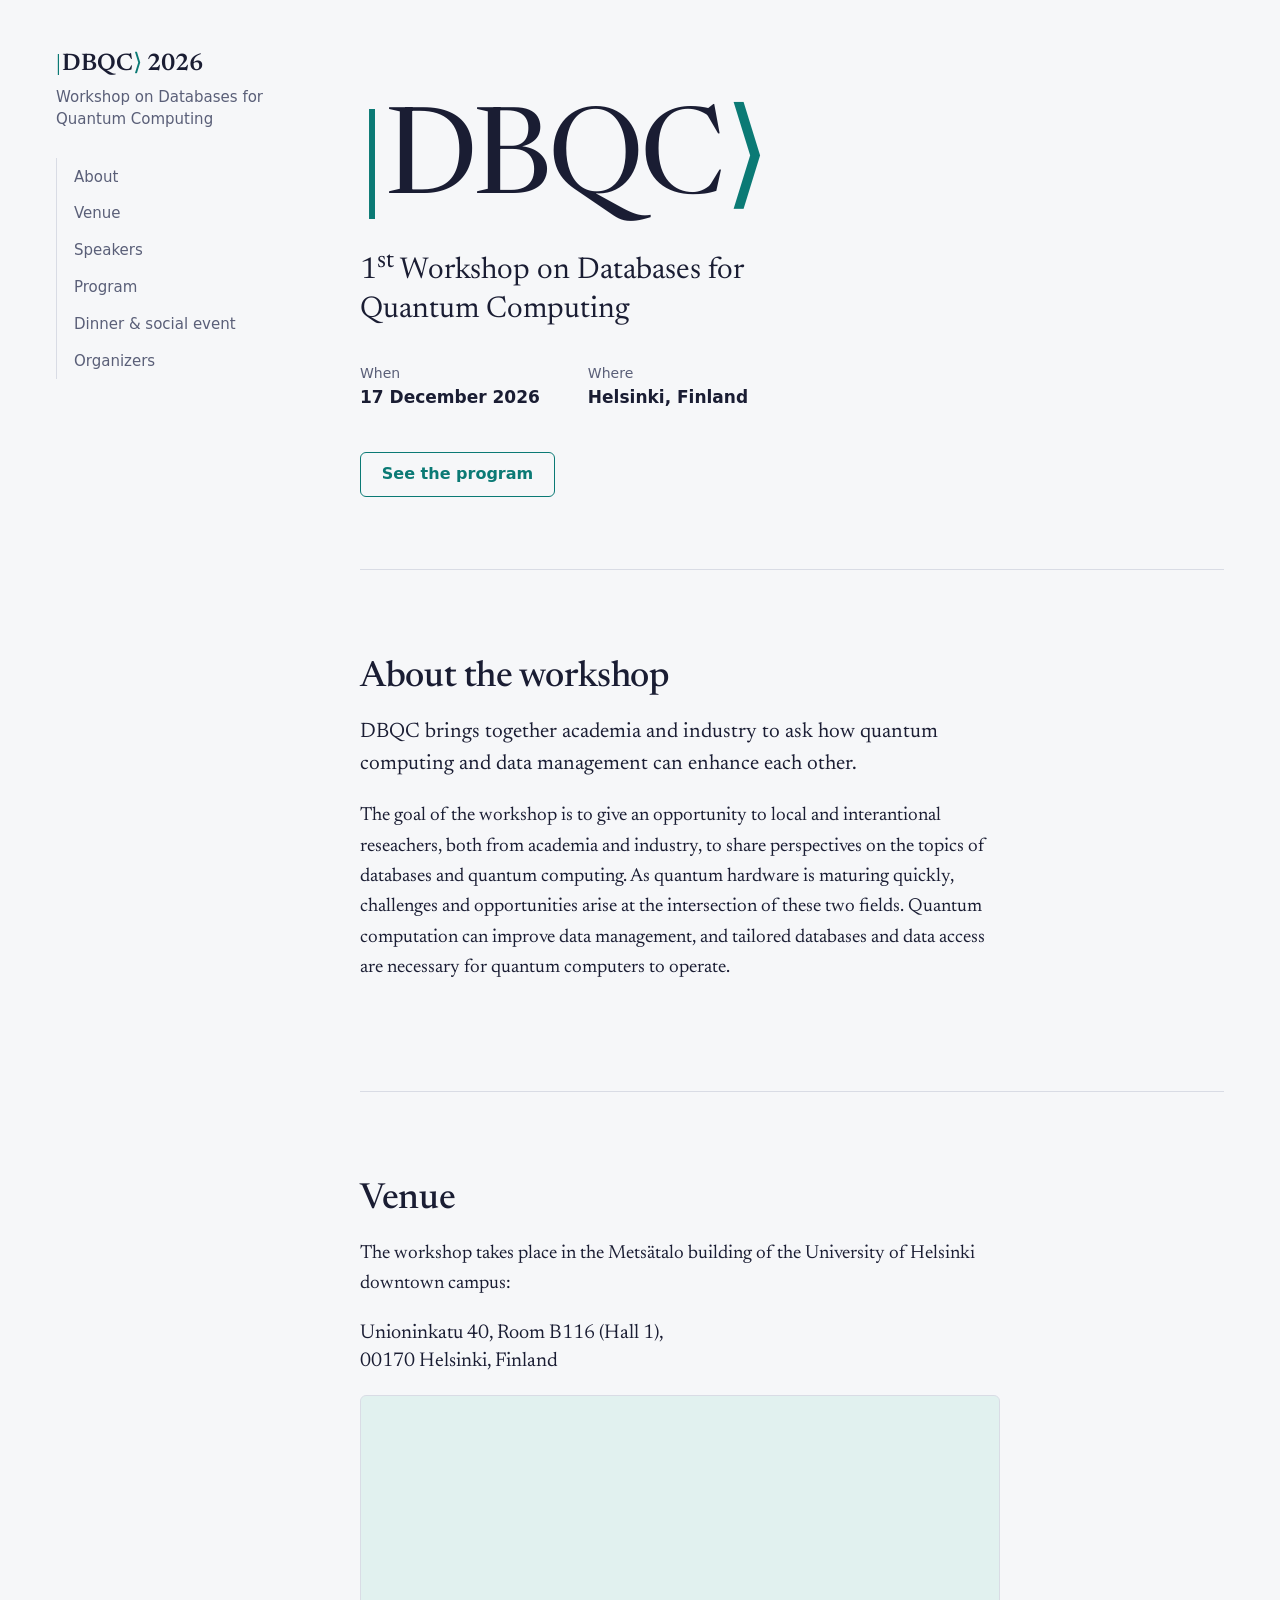
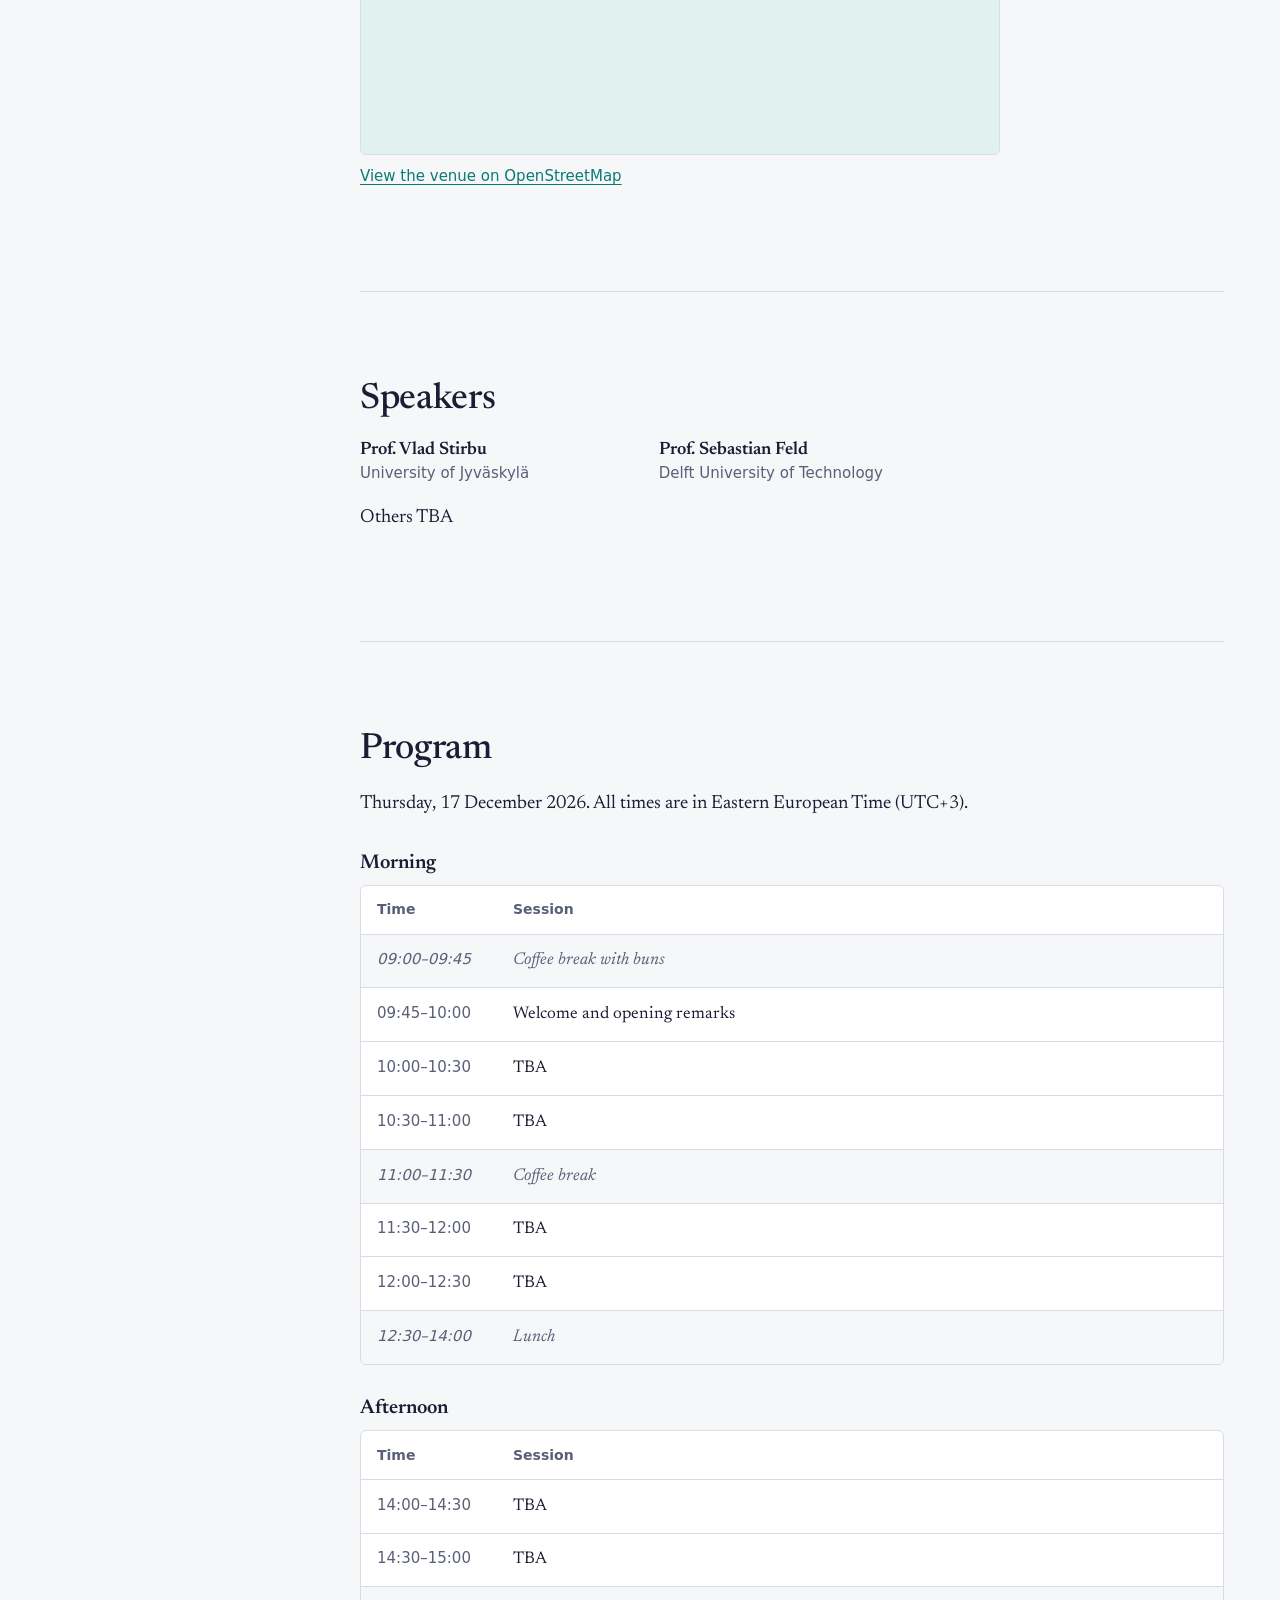
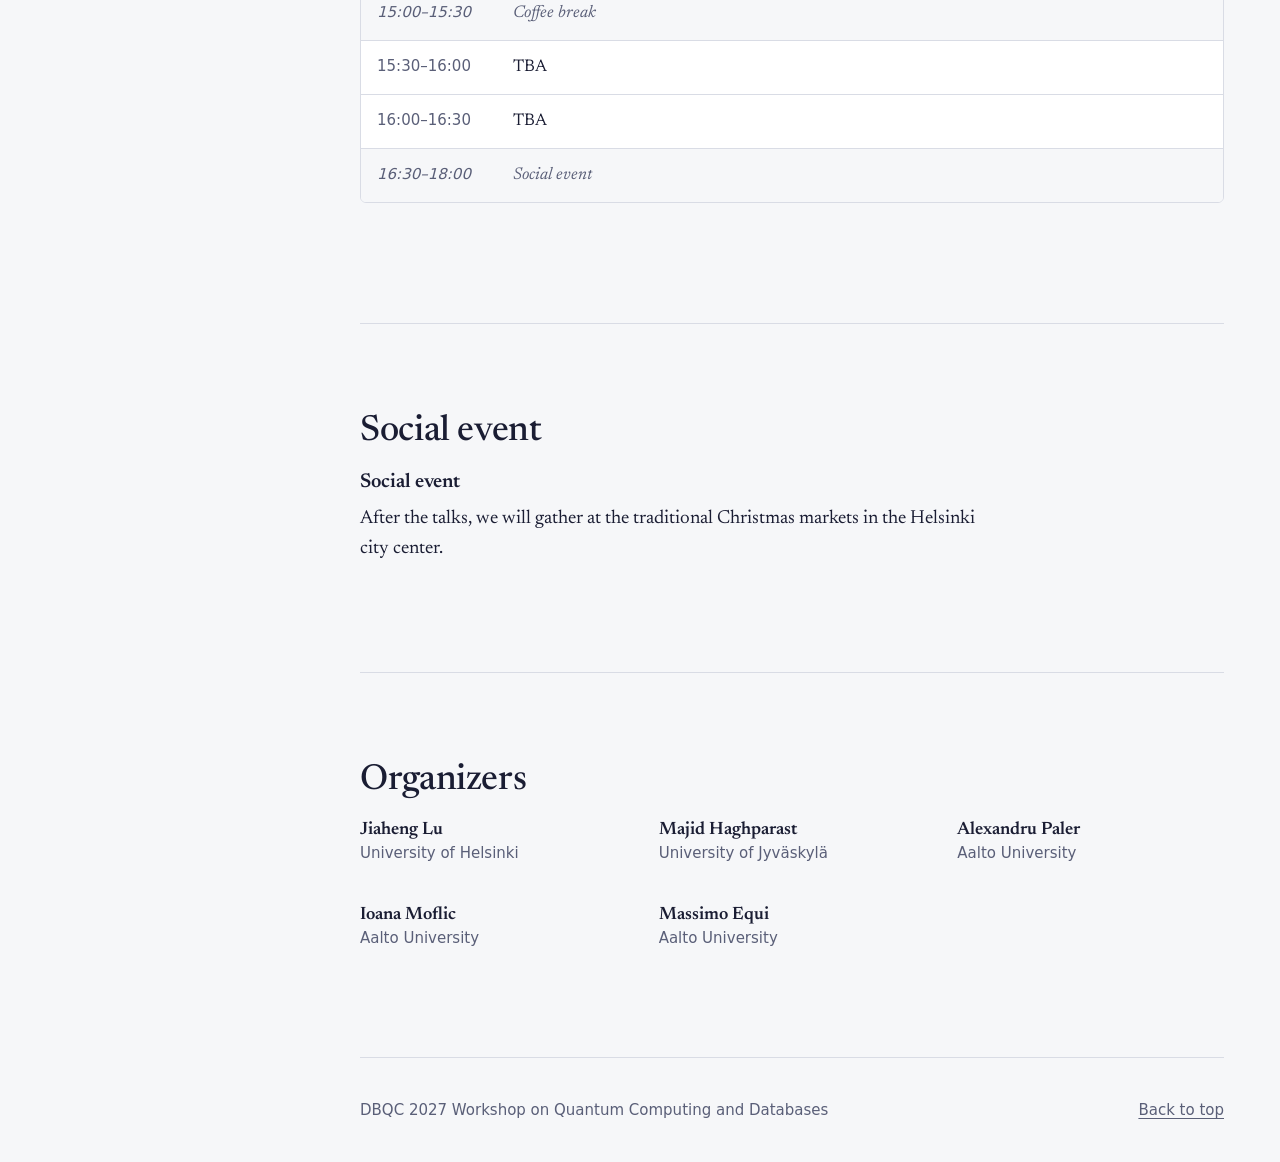
==== index.html @ d5fa5a9d "removed placeholder index file" ====
<!DOCTYPE html>
<html lang="en">
<head>
  <meta charset="utf-8">
  <meta name="viewport" content="width=device-width, initial-scale=1">
  <title>DBQC 2027 · Workshop on Databases for Quantum Computing</title>
  <meta name="description" content="A one-day workshop on data management and databases for quantum computing.">

  <!-- Font (optional). Remove these three lines to use Georgia instead. -->
  <link rel="preconnect" href="https://fonts.googleapis.com">
  <link rel="preconnect" href="https://fonts.gstatic.com" crossorigin>
  <link href="https://fonts.googleapis.com/css2?family=Newsreader:ital,opsz,wght@0,6..72,400..600;1,6..72,400..600&display=swap" rel="stylesheet">

  <link rel="stylesheet" href="style.css">
</head>
<body>

  <a class="skip-link" href="#main">Skip to content</a>

  <!-- ============ TWO-COLUMN LAYOUT ============
       Left column: the sidebar (stays in view while scrolling).
       Right column: the page content.
       On phones the sidebar turns into a bar at the top. -->
  <div class="layout container">

    <!-- ============ SIDEBAR ============
         Each link points to a section id further down the page. -->
    <aside class="sidebar">
      <a class="brand" href="#top"><span class="ket">DBQC</span> 2026</a>
      <p class="sidebar-tagline">Workshop on Databases for Quantum Computing</p>

      <nav class="site-nav" aria-label="Main">
        <ul>
          <li><a href="#about">About</a></li>
          <li><a href="#venue">Venue</a></li>
          <li><a href="#speakers">Speakers</a></li>
          <li><a href="#program">Program</a></li>
          <li><a href="#dinner">Dinner &amp; social event</a></li>
          <li><a href="#organizers">Organizers</a></li>
        </ul>
      </nav>

      <!-- Hidden on phones, where the same button is in the header -->
      <div class="sidebar-extra">
        <!-- <p>Registration closes<br><strong>17 December 2027</strong></p>
        <a class="button" href="">Register</a> -->
      </div>
    </aside>

    <div class="content">

      <!-- ============ HERO ============ -->
      <header class="hero" id="top">
        <!-- <p class="hero-context">A one-day workshop at [Host Conference] 2026</p> -->
        <h1><span class="ket">DBQC</span></h1>
        <p class="hero-title">1<sup>st</sup> Workshop on Databases for Quantum Computing</p>

        <dl class="hero-facts">
          <div><dt>When</dt><dd>17 December 2026</dd></div>
          <div><dt>Where</dt><dd>Helsinki, Finland</dd></div>
          <!-- <div><dt>Format</dt><dd>In person</dd></div> -->
        </dl>

        <div class="actions">
          <!-- <a class="button" href="">Register</a> -->
          <a class="button outline" href="#program">See the program</a>
        </div>
      </header>

      <main id="main">

        <!-- ============ ABOUT ============ -->
        <section id="about">
          <h2>About the workshop</h2>
          <p class="lead">DBQC brings together academia and industry to ask how quantum computing and data management can enhance each other.</p>

          <p>
            The goal of the workshop is to give an opportunity to local and interantional reseachers, both from academia and industry, to share perspectives on the topics of databases and quantum computing. As quantum hardware is maturing quickly, challenges and opportunities arise at the intersection of these two fields. Quantum computation can improve data management, and tailored databases and data access are necessary for quantum computers to operate.
          </p>
        </section>

        <!-- ============ VENUE ============ -->
        <section id="venue">
          <h2>Venue</h2>
          <p>The workshop takes place in the Metsätalo building of the University of Helsinki downtown campus:</p>
          <p class="address">
            Unioninkatu 40, Room B116 (Hall 1),
            <br>00170 Helsinki, Finland
          </p>

          <!-- MAP FROM OPENSTREETMAP
               To change it: open openstreetmap.org, find your venue, click
               "Share", choose "HTML", tick "Include marker", and copy the
               src="…" address into the iframe below. Update the link too. -->

          <div class="map">
            <iframe width="425" height="350" src="https://www.openstreetmap.org/export/embed?bbox=24.946509897708896%2C60.17180085492268%2C24.951767027378086%2C60.17346847935872&amp;layer=mapnik&amp;marker=60.1726346777228%2C24.949138462543488" loading="lazy"></iframe>
          </div>
          <p class="map-link">
            <a href="https://www.openstreetmap.org/?mlat=60.172635&amp;mlon=24.949138#map=19/60.172635/24.949138&amp;layers=N">View the venue on OpenStreetMap</a>
          </p>
          <!-- <h3>Getting there</h3>
          <p>From Helsinki Airport, trains I and P reach the city centre in about 35 minutes. From the central railway station it is a short walk to the venue.</p> -->
        </section>

        <!-- ============ SPEAKERS ============
             Replace the initials with a photo:
             <img class="avatar" src="photos/aino.jpg" alt="">
             Remove <span class="tag">Keynote</span> for regular speakers. -->
        <section id="speakers">
          <h2>Speakers</h2>
          <ul class="people">
            <li class="person">
              <!-- <span class="avatar" aria-hidden="true">NS</span> -->
              <div>
                <h3>Prof. Vlad Stirbu</h3>
                <p>University of Jyväskylä</p>
                <!-- <p class="talk">Talk title</p> -->
              </div>
            </li>
            <li class="person">
              <!-- <span class="avatar" aria-hidden="true">NS</span> -->
              <div>
                <h3>Prof. Sebastian Feld</h3>
                <p>Delft University of Technology</p>
                <!-- <p class="talk">Talk title</p> -->
              </div>
            </li>
          </ul>
          <p>Others TBA</p>
        </section>

        <!-- ============ PROGRAM ============
             Copy a <tr> row to add a session.
             class="break" for breaks, class="keynote" for keynotes. -->
        <section id="program">
          <h2>Program</h2>
          <p>Thursday, 17 December 2026. All times are in Eastern European Time (UTC+3).</p>

          <h3>Morning</h3>
          <div class="table-wrap">
            <table class="schedule">
              <thead>
                <tr>
                  <th scope="col">Time</th>
                  <th scope="col">Session</th>
                </tr>
              </thead>
              <tbody>
                <tr class="break">
                  <td>09:00–09:45</td>
                  <td>Coffee break with buns</td>
                </tr>
                <tr>
                  <td>09:45–10:00</td>
                  <td>Welcome and opening remarks</td>
                </tr>
                <tr>
                  <td>10:00–10:30</td>
                  <td>TBA
                    <!-- <span class="speaker">Name Surname, Institute</span></td> -->
                </tr>
                <tr>
                  <td>10:30–11:00</td>
                  <td>TBA
                    <!-- <span class="speaker">Name Surname, Institute</span></td> -->
                </tr>
                <tr class="break">
                  <td>11:00–11:30</td>
                  <td>Coffee break</td>
                </tr>
                <tr>
                  <td>11:30–12:00</td>
                  <td>TBA
                    <!-- <span class="speaker">Name Surname, Institute</span></td> -->
                </tr>
                <tr>
                  <td>12:00–12:30</td>
                  <td>TBA
                    <!-- <span class="speaker">Name Surname, Institute</span></td> -->
                </tr>
                <tr class="break">
                  <td>12:30–14:00</td>
                  <td>Lunch</td>
                </tr>
              </tbody>
            </table>
          </div>

          <h3>Afternoon</h3>
          <div class="table-wrap">
            <table class="schedule">
              <thead>
                <tr>
                  <th scope="col">Time</th>
                  <th scope="col">Session</th>
                </tr>
              </thead>
              <tbody>
                <tr>
                  <td>14:00–14:30</td>
                  <td>TBA
                    <!-- <span class="speaker">Name Surname, Institute</span></td> -->
                </tr>
                <tr>
                  <td>14:30–15:00</td>
                  <td>TBA
                    <!-- <span class="speaker">Name Surname, Institute</span></td> -->
                </tr>
                <tr class="break">
                  <td>15:00–15:30</td>
                  <td>Coffee break</td>
                </tr>
                <tr>
                  <td>15:30–16:00</td>
                  <td>TBA
                    <!-- <span class="speaker">Name Surname, Institute</span></td> -->
                </tr>
                <tr>
                  <td>16:00–16:30</td>
                  <td>TBA
                    <!-- <span class="speaker">Name Surname, Institute</span></td> -->
                </tr>
                <tr class="break">
                  <td>16:30–18:00</td>
                  <td>Social event</td>
                </tr>
              </tbody>
            </table>
          </div>
        </section>

        <!-- ============ SOCIAL EVENT ============ -->
        <section id="dinner">
          <h2>Social event</h2>

          <h3>Social event</h3>
          <p>
            After the talks, we will gather at the traditional Christmas markets in the Helsinki city center.
          </p>

        </section>

        <!-- ============ ORGANIZERS ============ -->
        <section id="organizers">
          <h2>Organizers</h2>
          <ul class="people">
            <li class="person">
              <div>
                <h3>Jiaheng Lu</h3>
                <p>
                  University of Helsinki
                </p>
              </div>
            </li>
            <li class="person">
              <div>
                <h3>Majid Haghparast</h3>
                <p>
                  University of Jyväskylä
                </p>
              </div>
            </li>
            <li class="person">
              <div>
                <h3>Alexandru Paler</h3>
                <p>
                  Aalto University
                </p>
              </div>
            </li>
            <li class="person">
              <div>
                <h3>Ioana Moflic</h3>
                <p>
                  Aalto University
                </p>
              </div>
            </li>
            <li class="person">
              <div>
                <h3>Massimo Equi</h3>
                <p>
                  Aalto University
                </p>
              </div>
            </li>
          </ul>
          <!-- <p>Questions? Write to <a href="mailto:qdb-workshop@example.org">qdb-workshop@example.org</a>.</p> -->
        </section>

      </main>

      <!-- ============ FOOTER ============ -->
      <footer class="site-footer">
        <p>DBQC 2027 Workshop on Quantum Computing and Databases</p>
        <p><a href="#top">Back to top</a></p>
      </footer>

    </div><!-- /.content -->
  </div><!-- /.layout -->

</body>
</html>
---- style.css ----
/* ==========================================================================
   Workshop template — style.css
   --------------------------------------------------------------------------
   Plain CSS, no framework, no JavaScript.

   HOW TO CUSTOMISE
   Almost everything you might want to change lives in section 1 below:
   colours, fonts, page width and spacing. Change a value there and it
   updates across the whole site.

   CONTENTS
     1. Design tokens (colours, fonts, sizes)
     2. Base elements
     3. Two-column layout
     4. Sidebar and navigation
     5. Hero
     6. Components: ket notation, buttons, notes, info lists, topic columns
     7. Important dates timeline
     8. Programme table
     9. People (speakers, organisers)
    10. Footer
    11. Small screens and print
   ========================================================================== */


/* 1. Design tokens -------------------------------------------------------- */

:root {
  /* Colours */
  --paper:       #F6F7F9;   /* page background */
  --surface:     #FFFFFF;   /* navigation bar, tables */
  --ink:         #1A1D33;   /* main text */
  --muted:       #5A5F78;   /* secondary text */
  --rule:        #D9DCE5;   /* lines and borders */
  --accent:      #0B7A75;   /* links, buttons, ket brackets */
  --accent-soft: #E1F1EF;   /* tinted backgrounds */
  --on-accent:   #FFFFFF;   /* text on filled buttons */

  /* Fonts (Newsreader is loaded in index.html; Georgia is the fallback) */
  --font-text: "Newsreader", Georgia, "Times New Roman", serif;
  --font-ui:   system-ui, -apple-system, "Segoe UI", Roboto, "Helvetica Neue", Arial, sans-serif;
  --font-math: "STIX Two Math", "Cambria Math", "Latin Modern Math", "Segoe UI Symbol", serif;

  /* Layout */
  --page-width:    78rem;   /* maximum width of the whole page */
  --sidebar-width: 15rem;   /* width of the left column */
  --column-gap:    clamp(2.5rem, 5vw, 5rem);  /* space between columns */
  --text-width:    40rem;   /* maximum width of paragraphs */
  --gutter:        clamp(1.25rem, 4vw, 2.5rem);
  --section-space: clamp(3rem, 8vw, 5.5rem);
  --radius:        0.375rem;

  color-scheme: light;
}

/* Dark mode follows the visitor's system setting.
   Delete this whole block if you want the site to stay light. */
@media (prefers-color-scheme: dark) {
  :root {
    --paper:       #121429;
    --surface:     #1A1D38;
    --ink:         #E7E9F2;
    --muted:       #A2A7C0;
    --rule:        #2F3355;
    --accent:      #5CCFC4;
    --accent-soft: #173A43;
    --on-accent:   #0E1B22;
    color-scheme: dark;
  }
}


/* 2. Base elements -------------------------------------------------------- */

*, *::before, *::after { box-sizing: border-box; }

html {
  scroll-padding-top: 2rem;            /* breathing room above linked headings */
  -webkit-text-size-adjust: 100%;
}

@media (prefers-reduced-motion: no-preference) {
  html { scroll-behavior: smooth; }
}

body {
  margin: 0;
  background: var(--paper);
  color: var(--ink);
  font-family: var(--font-text);
  font-size: 1.1875rem;
  line-height: 1.6;
  font-optical-sizing: auto;
  text-rendering: optimizeLegibility;
}

img { display: block; max-width: 100%; height: auto; }

a {
  color: var(--accent);
  text-decoration-thickness: 1px;
  text-underline-offset: 0.18em;
}
a:hover { text-decoration-thickness: 2px; }

:focus-visible {
  outline: 2px solid var(--accent);
  outline-offset: 3px;
  border-radius: 2px;
}

h1, h2, h3 {
  margin: 0 0 0.5em;
  font-weight: 500;
  line-height: 1.15;
  text-wrap: balance;
}
h2 { font-size: clamp(1.75rem, 3.5vw, 2.25rem); letter-spacing: -0.01em; }
h3 { font-size: 1.25rem; font-weight: 600; margin-top: 2rem; }
h2 + h3 { margin-top: 0; }

p, ul, ol, dl { margin: 0 0 1em; }
p { text-wrap: pretty; }
li { margin-bottom: 0.3em; }

/* Small helpers you can add to any element */
.lead  { font-size: 1.3125rem; line-height: 1.5; }
.muted { color: var(--muted); }
.small { font-size: 0.9375rem; }

.skip-link {
  position: absolute;
  left: 1rem;
  top: -3rem;
  z-index: 20;
  padding: 0.5rem 1rem;
  background: var(--accent);
  color: var(--on-accent);
  font-family: var(--font-ui);
  border-radius: var(--radius);
}
.skip-link:focus { top: 0.75rem; }


/* 3. Two-column layout ---------------------------------------------------- */

.container {
  width: 100%;
  max-width: var(--page-width);
  margin-inline: auto;
  padding-inline: var(--gutter);
}

/* Sidebar on the left, content on the right */
.layout {
  display: grid;
  grid-template-columns: var(--sidebar-width) minmax(0, 1fr);
  gap: 0 var(--column-gap);
  align-items: start;
}

.content { min-width: 0; }

main > section {
  padding-block: var(--section-space);
  border-top: 1px solid var(--rule);
}

/* Keep running text at a comfortable reading width */
section > p,
section > ul,
section > ol { max-width: var(--text-width); }


/* 4. Sidebar and navigation ------------------------------------------------ */

.sidebar {
  position: sticky;
  top: 0;
  display: flex;
  flex-direction: column;
  gap: 1.75rem;
  max-height: 100vh;
  max-height: 100dvh;
  overflow-y: auto;
  padding-block: 3rem 2rem;
  font-family: var(--font-ui);
  font-size: 0.9375rem;
}

.sidebar .brand {
  color: var(--ink);
  font-family: var(--font-text);
  font-size: 1.5rem;
  font-weight: 600;
  line-height: 1.2;
  text-decoration: none;
}

.sidebar-tagline {
  margin: -1.25rem 0 0;
  color: var(--muted);
  line-height: 1.45;
}

.site-nav ul {
  margin: 0;
  padding: 0;
  list-style: none;
  border-left: 1px solid var(--rule);
}
.site-nav li { margin: 0; }

.site-nav a {
  display: block;
  margin-left: -1px;
  padding: 0.4rem 0 0.4rem 1rem;
  border-left: 2px solid transparent;
  color: var(--muted);
  text-decoration: none;
}
.site-nav a:hover {
  border-left-color: var(--accent);
  color: var(--ink);
}

.sidebar-extra p {
  margin: 0 0 0.75rem;
  color: var(--muted);
  line-height: 1.45;
}
.sidebar-extra strong { color: var(--ink); }


/* 5. Hero ----------------------------------------------------------------- */

.hero {
  padding-block: clamp(3rem, 8vw, 6rem) clamp(3rem, 6vw, 4.5rem);
}

.hero-context {
  margin-bottom: 1.25rem;
  color: var(--muted);
  font-family: var(--font-ui);
  font-size: 1rem;
}

.hero h1 {
  margin-bottom: 0.2em;
  font-size: clamp(3.5rem, 11vw, 7.5rem);
  font-weight: 400;
  letter-spacing: -0.03em;
  line-height: 0.95;
}

.hero-title {
  max-width: 30ch;
  margin-bottom: 2rem;
  font-size: clamp(1.375rem, 3vw, 1.875rem);
  line-height: 1.3;
}

.hero-facts {
  display: flex;
  flex-wrap: wrap;
  gap: 1rem 3rem;
  margin: 0 0 2.5rem;
  font-family: var(--font-ui);
}
.hero-facts dt { color: var(--muted); font-size: 0.875rem; }
.hero-facts dd { margin: 0; font-size: 1.0625rem; font-weight: 600; }


/* 6. Components ----------------------------------------------------------- */

/* Ket notation: <span class="ket">QDB</span> renders as |QDB⟩
   Use class="bra" for ⟨QDB| */
.ket::before, .ket::after,
.bra::before, .bra::after {
  color: var(--accent);
  font-family: var(--font-math);
  font-weight: 400;
}
.ket::before { content: "|";     margin-right: 0.04em; }
.ket::after  { content: "\27E9"; margin-left: 0.02em; }
.bra::before { content: "\27E8"; margin-right: 0.02em; }
.bra::after  { content: "|";     margin-left: 0.04em; }

/* Buttons: <a class="button"> or <a class="button outline"> */
.actions {
  display: flex;
  flex-wrap: wrap;
  gap: 0.75rem;
}

.button {
  display: inline-block;
  padding: 0.85em 1.3em;
  border: 1.5px solid var(--accent);
  border-radius: var(--radius);
  background: var(--accent);
  color: var(--on-accent);
  font-family: var(--font-ui);
  font-size: 1rem;
  font-weight: 600;
  line-height: 1;
  text-decoration: none;
}
.button:hover { filter: brightness(1.1); }

.button.outline {
  background: transparent;
  color: var(--accent);
}
.button.outline:hover {
  background: var(--accent-soft);
  filter: none;
}

/* Announcement box: <div class="note">…</div> */
.note {
  max-width: var(--text-width);
  margin-bottom: 1.5rem;
  padding: 1rem 1.25rem;
  border-left: 3px solid var(--accent);
  border-radius: 0 var(--radius) var(--radius) 0;
  background: var(--accent-soft);
  font-family: var(--font-ui);
  font-size: 1rem;
}
.note > :last-child { margin-bottom: 0; }

/* Label/value pairs: <dl class="info"> */
.info {
  display: grid;
  grid-template-columns: max-content 1fr;
  gap: 0.6rem 2rem;
  max-width: var(--text-width);
}
.info dt {
  padding-top: 0.2em;
  font-family: var(--font-ui);
  font-size: 1rem;
  font-weight: 600;
}
.info dd { margin: 0; }

/* Two-column bullet list: <ul class="columns"> */
.columns {
  columns: 2 18rem;
  column-gap: 3rem;
  max-width: none;
  padding-left: 1.2em;
}
.columns li { break-inside: avoid; }

/* Small inline label: <span class="tag">Keynote</span> */
.tag {
  display: inline-block;
  margin-left: 0.4em;
  padding: 0.15em 0.55em;
  border-radius: var(--radius);
  background: var(--accent-soft);
  color: var(--accent);
  font-family: var(--font-ui);
  font-size: 0.75rem;
  font-weight: 600;
  vertical-align: 0.15em;
}


/* Address block */
.address { font-size: 1.25rem; line-height: 1.4; }

/* OpenStreetMap embed: <div class="map"><iframe …></iframe></div>
   Change aspect-ratio to make the map taller (e.g. 1 / 1) or wider (16 / 9). */
.map {
  position: relative;
  aspect-ratio: 16 / 9;
  max-width: var(--text-width);
  overflow: hidden;
  margin-bottom: 0.6rem;
  border: 1px solid var(--rule);
  border-radius: var(--radius);
  background: var(--accent-soft);
}
.map iframe {
  position: absolute;
  inset: 0;
  width: 100%;
  height: 100%;
  border: 0;
}

.map-link {
  font-family: var(--font-ui);
  font-size: 0.9375rem;
}

/* Keynote tag inside a speaker name */
.person h3 .tag { vertical-align: 0.1em; }


/* 7. Important dates timeline ---------------------------------------------
   <ol class="timeline">
     <li class="done">…</li>   date has passed (greyed out)
     <li class="next">…</li>   the upcoming date (highlighted)
     <li>…</li>                future dates
   </ol>
   ------------------------------------------------------------------------- */

.timeline {
  max-width: var(--text-width);
  margin: 0 0 1em 0.4rem;
  padding: 0;
  list-style: none;
}

.timeline li {
  position: relative;
  margin: 0;
  padding: 0 0 1.75rem 2rem;
  border-left: 2px solid var(--rule);
}
.timeline li:last-child {
  padding-bottom: 0;
  border-left-color: transparent;
}

.timeline li::before {
  content: "";
  position: absolute;
  top: 0.3rem;
  left: calc(-0.4rem - 1px);
  width: 0.8rem;
  height: 0.8rem;
  border: 2px solid var(--muted);
  border-radius: 50%;
  background: var(--paper);
}

.timeline time {
  display: block;
  color: var(--muted);
  font-family: var(--font-ui);
  font-size: 0.9375rem;
  font-variant-numeric: tabular-nums;
}

.timeline .done { color: var(--muted); }
.timeline .done::before { border-color: var(--rule); background: var(--rule); }

.timeline .next::before {
  border-color: var(--accent);
  background: var(--accent);
  box-shadow: 0 0 0 4px var(--accent-soft);
}
.timeline .next time { color: var(--accent); font-weight: 600; }


/* 8. Programme table ------------------------------------------------------
   Wrap each table in <div class="table-wrap"> so it scrolls on phones.
   Row classes: class="break" (coffee, lunch), class="keynote".
   ------------------------------------------------------------------------- */

.table-wrap {
  overflow-x: auto;
  margin-bottom: 2rem;
  border: 1px solid var(--rule);
  border-radius: var(--radius);
  background: var(--surface);
}

.schedule {
  width: 100%;
  min-width: 34rem;
  border-collapse: collapse;
  font-size: 1.0625rem;
}

.schedule th,
.schedule td {
  padding: 0.8rem 1rem;
  border-bottom: 1px solid var(--rule);
  text-align: left;
  vertical-align: top;
}
.schedule tbody tr:last-child td { border-bottom: 0; }

.schedule thead th {
  color: var(--muted);
  font-family: var(--font-ui);
  font-size: 0.875rem;
  font-weight: 600;
}

.schedule td:first-child {
  width: 8.5rem;
  color: var(--muted);
  font-family: var(--font-ui);
  font-size: 0.9375rem;
  font-variant-numeric: tabular-nums;
  white-space: nowrap;
}

.schedule .speaker {
  display: block;
  color: var(--muted);
  font-family: var(--font-ui);
  font-size: 0.9375rem;
}

.schedule .break td {
  background: var(--paper);
  color: var(--muted);
  font-style: italic;
}

.schedule .keynote td:first-child { box-shadow: inset 3px 0 0 var(--accent); }


/* 9. People ---------------------------------------------------------------
   <ul class="people">
     <li class="person">
       <span class="avatar">AV</span>    or  <img class="avatar" src="…" alt="">
       <div> <h3>Name</h3> <p>Affiliation</p> </div>
     </li>
   </ul>
   ------------------------------------------------------------------------- */

.people {
  display: grid;
  grid-template-columns: repeat(auto-fill, minmax(15rem, 1fr));
  gap: 2.5rem 2rem;
  max-width: none;
  margin: 0 0 1em;
  padding: 0;
  list-style: none;
}

.person {
  display: flex;
  align-items: flex-start;
  gap: 1rem;
  margin: 0;
}

.avatar {
  display: grid;
  flex: none;
  place-items: center;
  width: 4rem;
  height: 4rem;
  border-radius: 50%;
  background: var(--accent-soft);
  color: var(--accent);
  font-family: var(--font-ui);
  font-size: 1.125rem;
  font-weight: 600;
  object-fit: cover;
}

.person h3 {
  margin: 0 0 0.15rem;
  font-size: 1.125rem;
}

.person p {
  margin: 0;
  color: var(--muted);
  font-family: var(--font-ui);
  font-size: 0.9375rem;
  line-height: 1.45;
}

.person .talk {
  margin-top: 0.5rem;
  color: var(--ink);
  font-family: var(--font-text);
  font-size: 1.0625rem;
  font-style: italic;
}


/* 10. Footer -------------------------------------------------------------- */

.site-footer {
  display: flex;
  flex-wrap: wrap;
  justify-content: space-between;
  gap: 1rem;
  padding-block: 2.5rem;
  border-top: 1px solid var(--rule);
  color: var(--muted);
  font-family: var(--font-ui);
  font-size: 0.9375rem;
}

.site-footer p { margin: 0; }
.site-footer a { color: inherit; }


/* 11. Small screens and print --------------------------------------------- */

/* Below 60rem the two columns stack: the sidebar becomes a bar at the top
   showing the site name and a scrollable row of links. */
@media (max-width: 60rem) {
  html { scroll-padding-top: 5.5rem; }

  .layout { grid-template-columns: minmax(0, 1fr); }

  .sidebar {
    z-index: 10;
    flex-direction: row;
    flex-wrap: wrap;
    align-items: center;
    gap: 0.25rem 2rem;
    max-height: none;
    overflow: visible;
    margin-inline: calc(-1 * var(--gutter));
    padding: 0.6rem var(--gutter);
    border-bottom: 1px solid var(--rule);
    background: var(--surface);
  }
  .sidebar .brand { font-size: 1.25rem; }
  .sidebar-tagline,
  .sidebar-extra { display: none; }

  .site-nav { min-width: 0; flex: 1 1 auto; }
  .site-nav ul {
    display: flex;
    gap: 1.25rem;
    overflow-x: auto;
    border-left: 0;
  }
  .site-nav a {
    margin: 0;
    padding: 0.5rem 0;
    border-left: 0;
    white-space: nowrap;
  }
}

@media (max-width: 40rem) {
  .info { grid-template-columns: 1fr; gap: 0; }
  .info dd { margin-bottom: 0.9rem; }
}

@media print {
  :root {
    --paper: #fff; --surface: #fff; --ink: #000;
    --muted: #444; --rule: #bbb; --accent-soft: #eee;
  }
  .sidebar, .skip-link, .actions, .map { display: none; }
  .layout { display: block; }
  body { font-size: 11pt; }
  main > section { padding-block: 1.5rem; }
  .table-wrap { overflow: visible; }
}
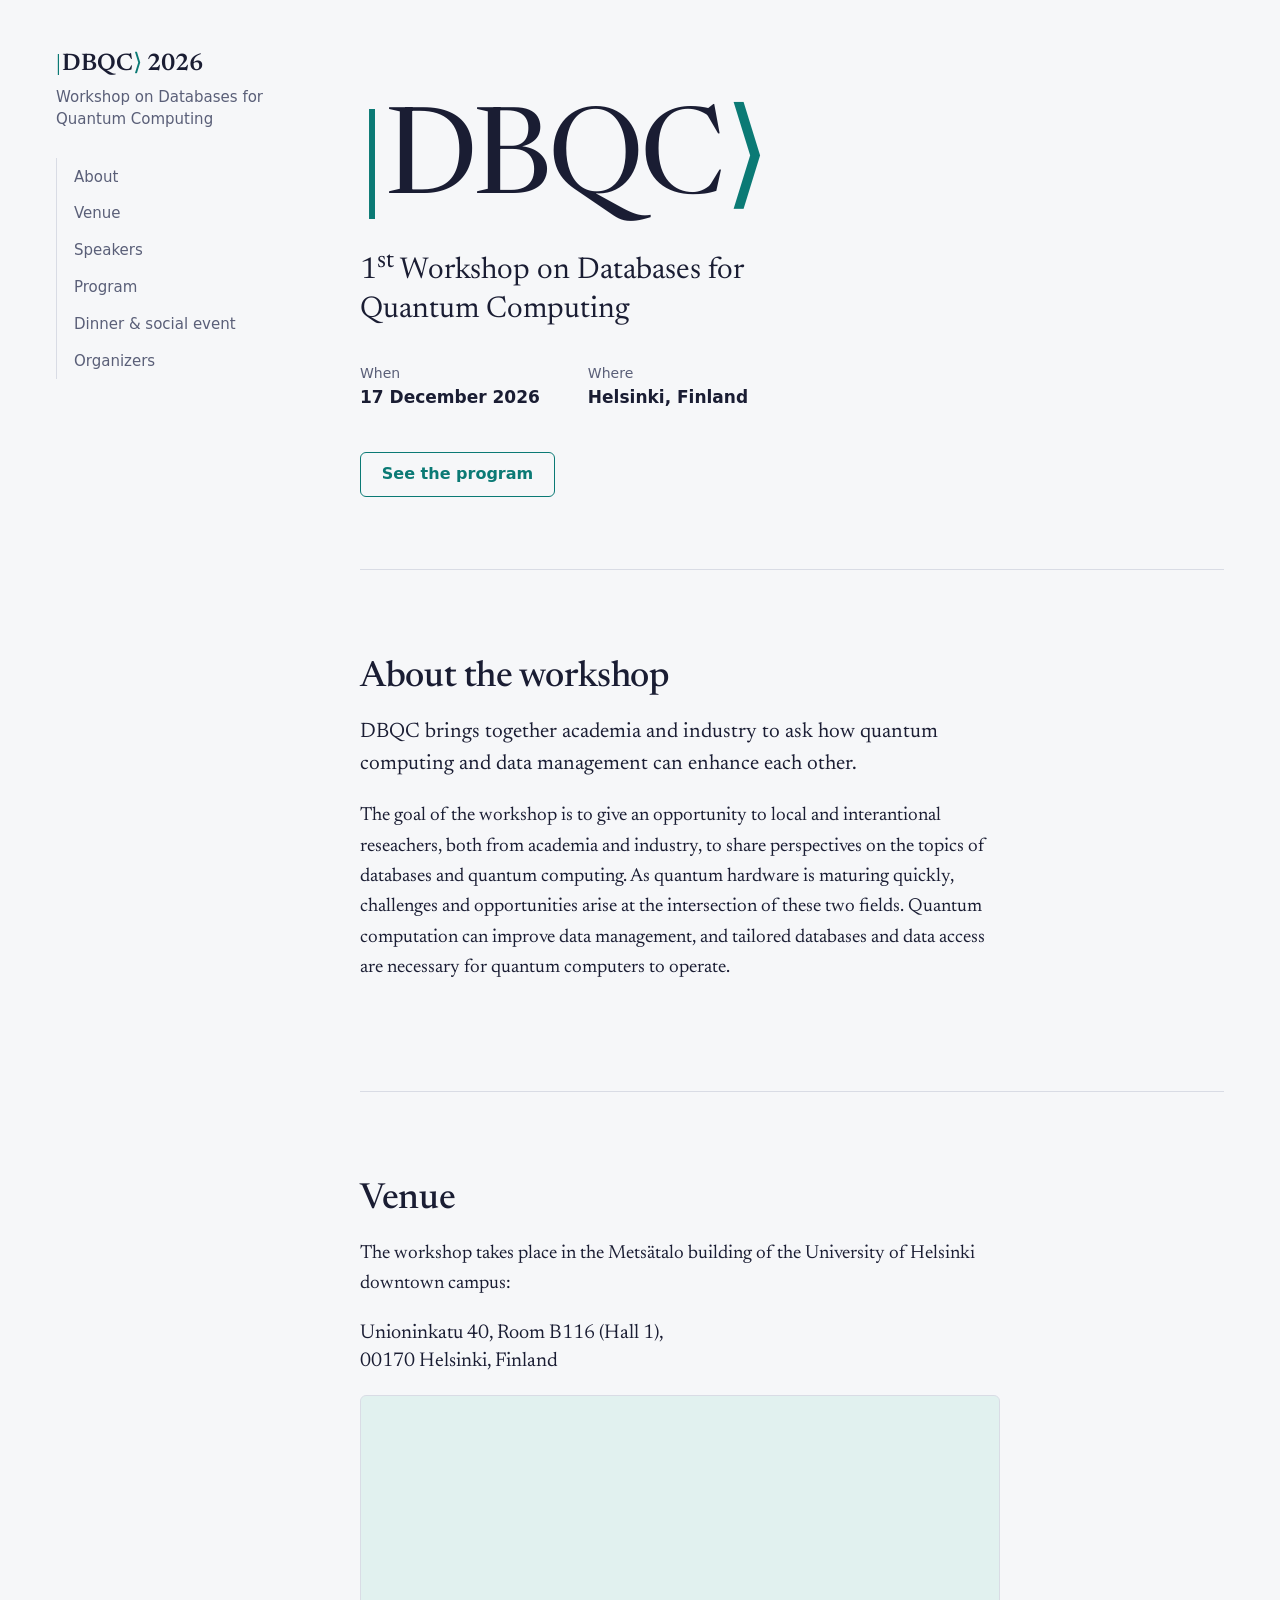
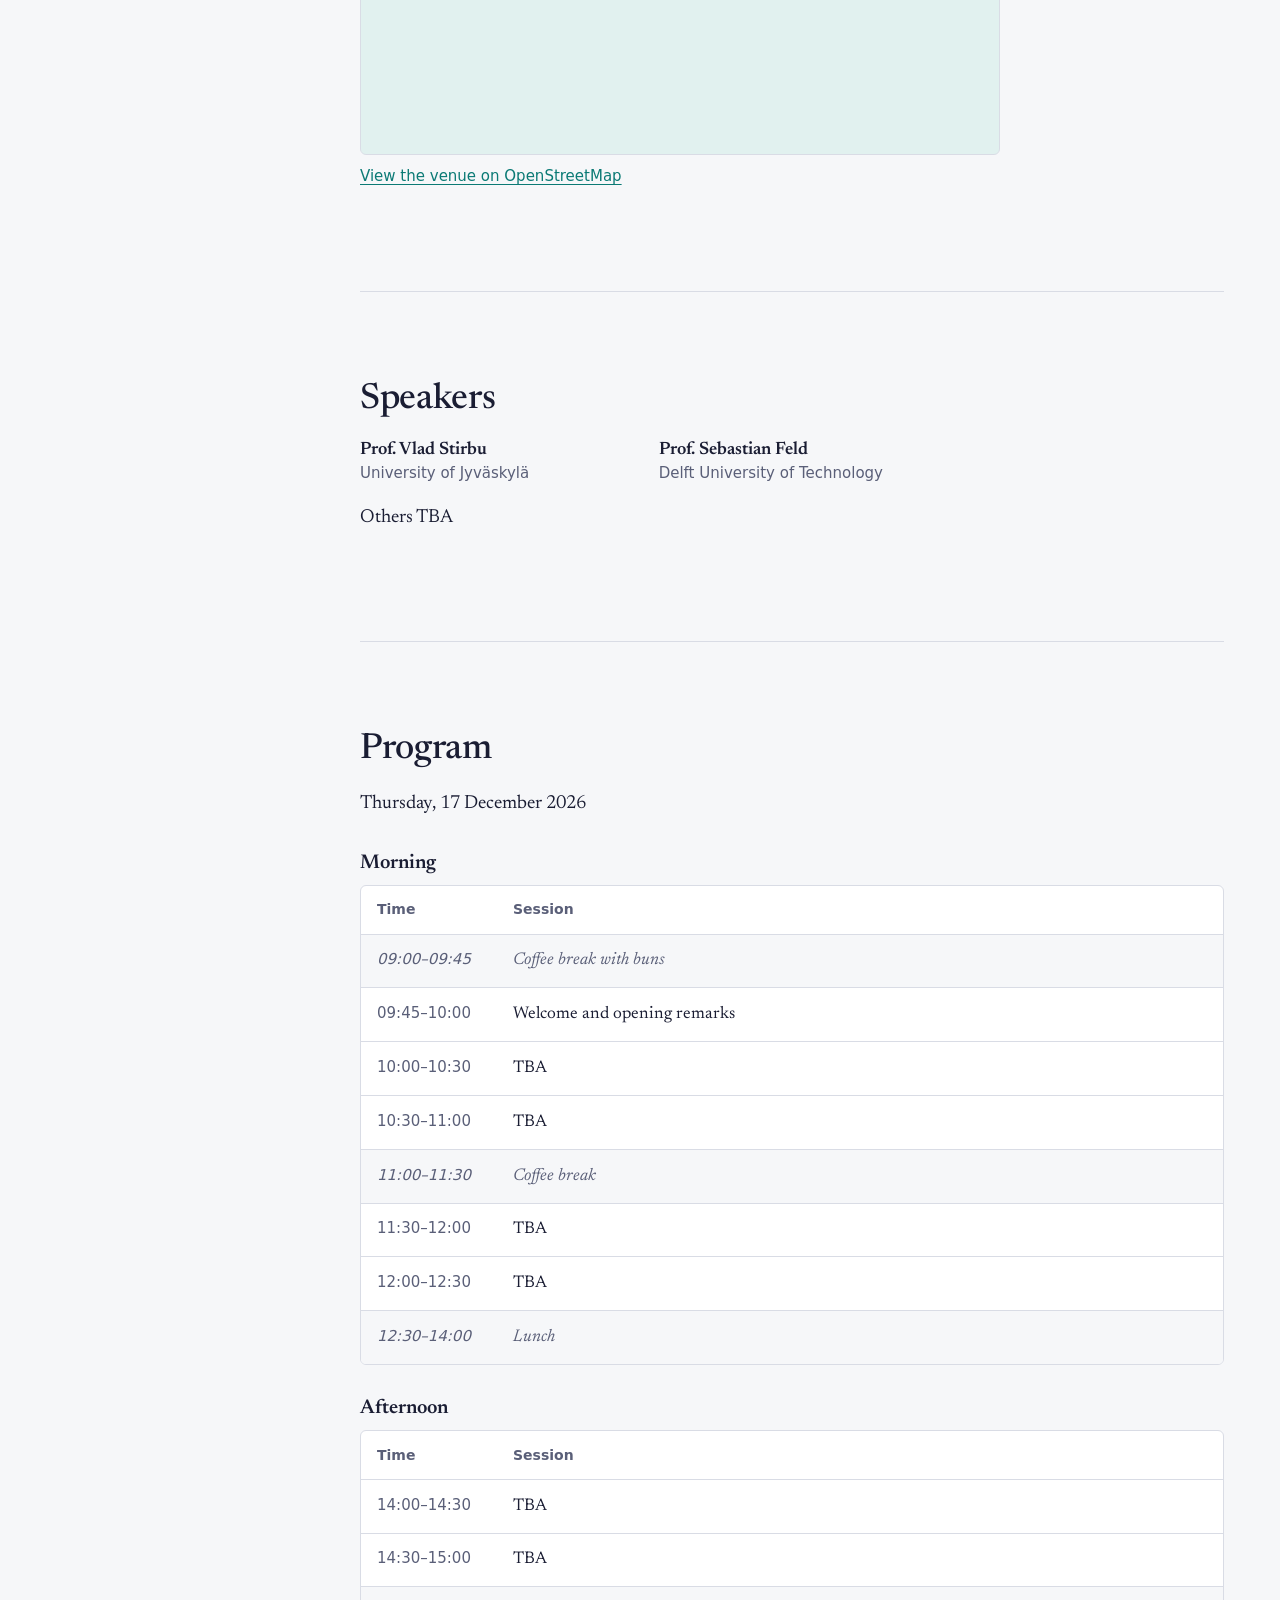
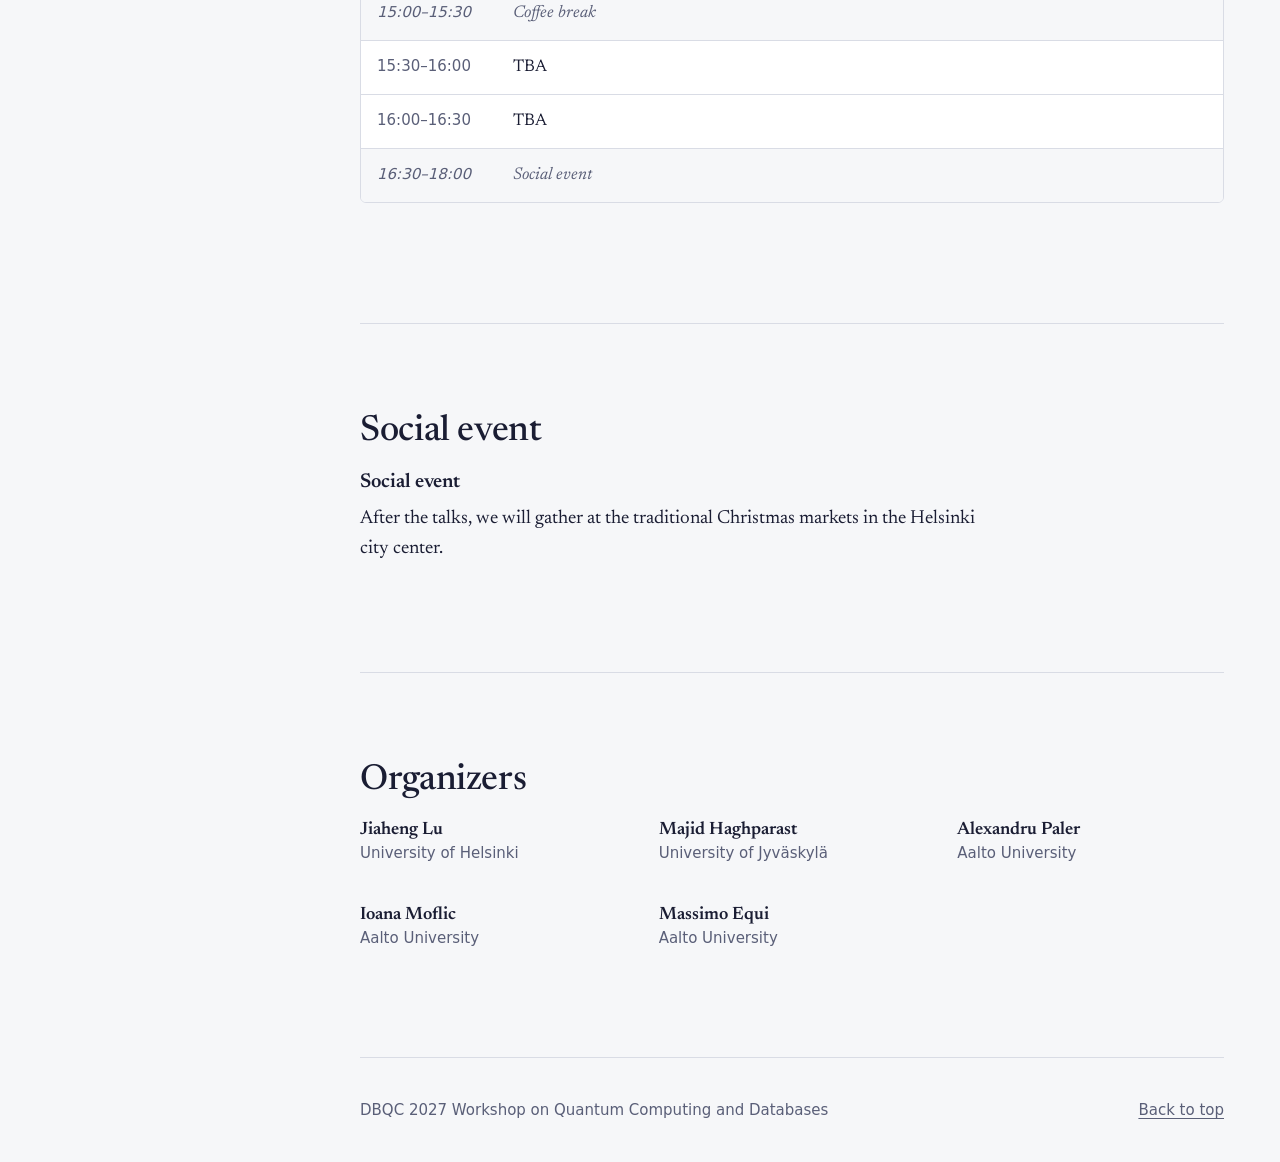
==== commit 0456852c: "small fix" ====
--- a/index.html
+++ b/index.html
@@ -135,7 +135,8 @@
              class="break" for breaks, class="keynote" for keynotes. -->
         <section id="program">
           <h2>Program</h2>
-          <p>Thursday, 17 December 2026. All times are in Eastern European Time (UTC+3).</p>
+          <!-- <p>Thursday, 17 December 2026. All times are in Eastern European Time (UTC+3).</p> -->
+          <p>Thursday, 17 December 2026</p>
 
           <h3>Morning</h3>
           <div class="table-wrap">
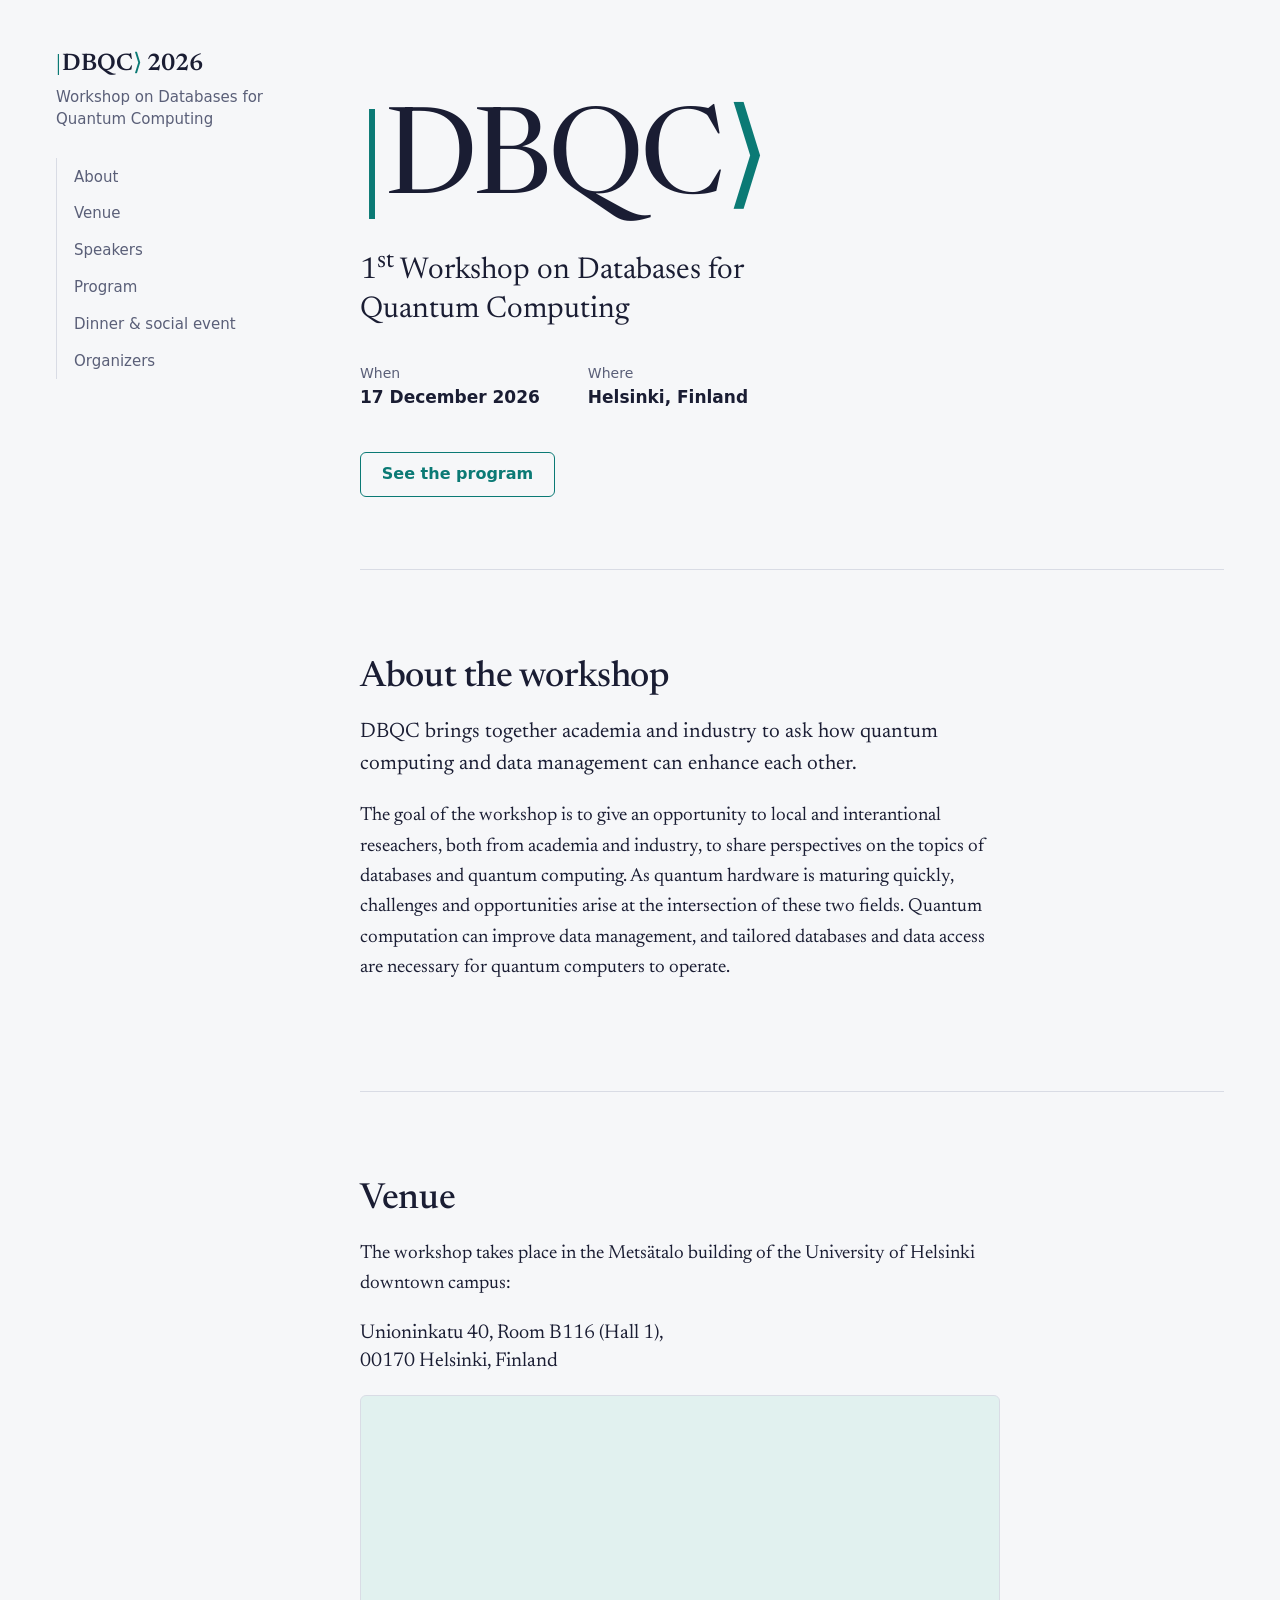
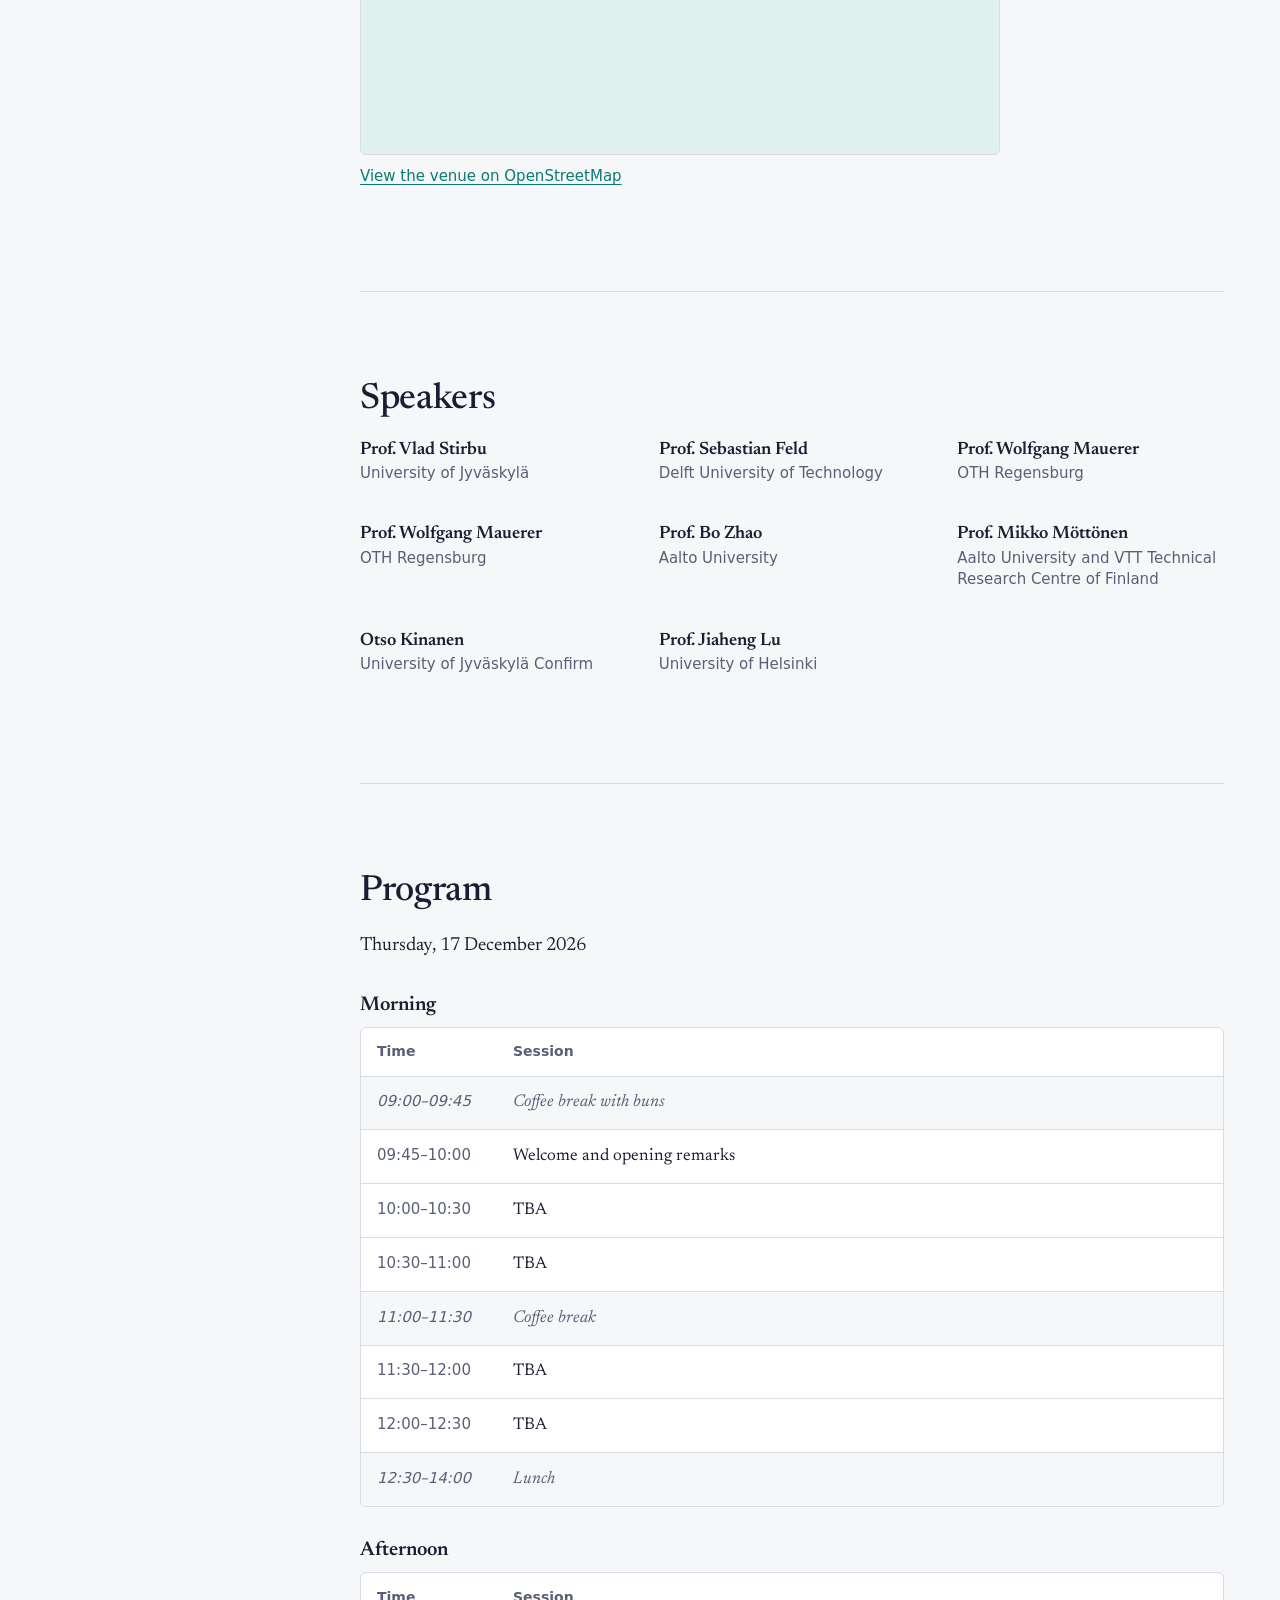
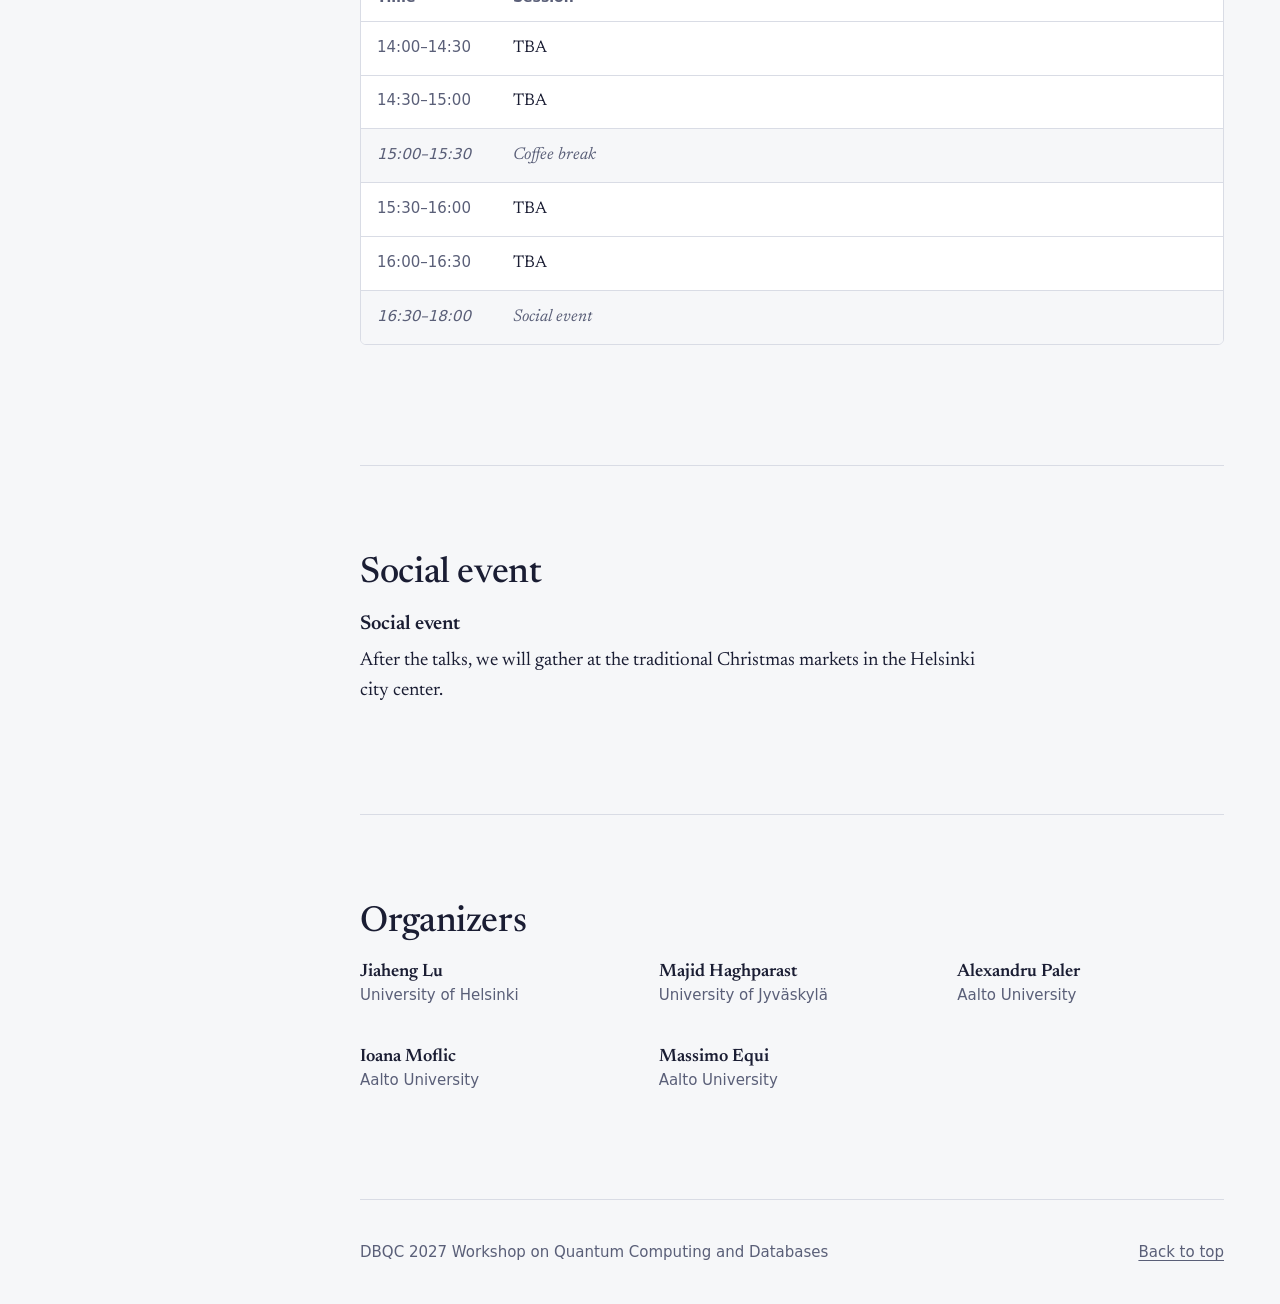
==== commit 3b0bd2db: "added speakers" ====
--- a/index.html
+++ b/index.html
@@ -126,8 +126,49 @@
                 <!-- <p class="talk">Talk title</p> -->
               </div>
             </li>
+            <li class="person">
+              <div>
+                <h3>Prof. Wolfgang Mauerer</h3>
+                <p>OTH Regensburg</p>
+                <!-- <p class="talk">Talk title</p> -->
+              </div>
+            </li>
+            <li class="person">
+              <div>
+                <h3>Prof. Wolfgang Mauerer</h3>
+                <p>OTH Regensburg</p>
+                <!-- <p class="talk">Talk title</p> -->
+              </div>
+            </li>
+            <li class="person">
+              <div>
+                <h3>Prof. Bo Zhao</h3>
+                <p>Aalto University</p>
+                <!-- <p class="talk">Talk title</p> -->
+              </div>
+            </li>
+            <li class="person">
+              <div>
+                <h3>Prof. Mikko Möttönen</h3>
+                <p>Aalto University and VTT Technical Research Centre of Finland</p>
+                <!-- <p class="talk">Talk title</p> -->
+              </div>
+            </li>
+            <li class="person">
+              <div>
+                <h3>Otso  Kinanen</h3>
+                <p>University of Jyväskylä Confirm</p>
+                <!-- <p class="talk">Talk title</p> -->
+              </div>
+            </li>
+            <li class="person">
+              <div>
+                <h3>Prof. Jiaheng Lu</h3>
+                <p>University of Helsinki</p>
+                <!-- <p class="talk">Talk title</p> -->
+              </div>
+            </li>
           </ul>
-          <p>Others TBA</p>
         </section>
 
         <!-- ============ PROGRAM ============
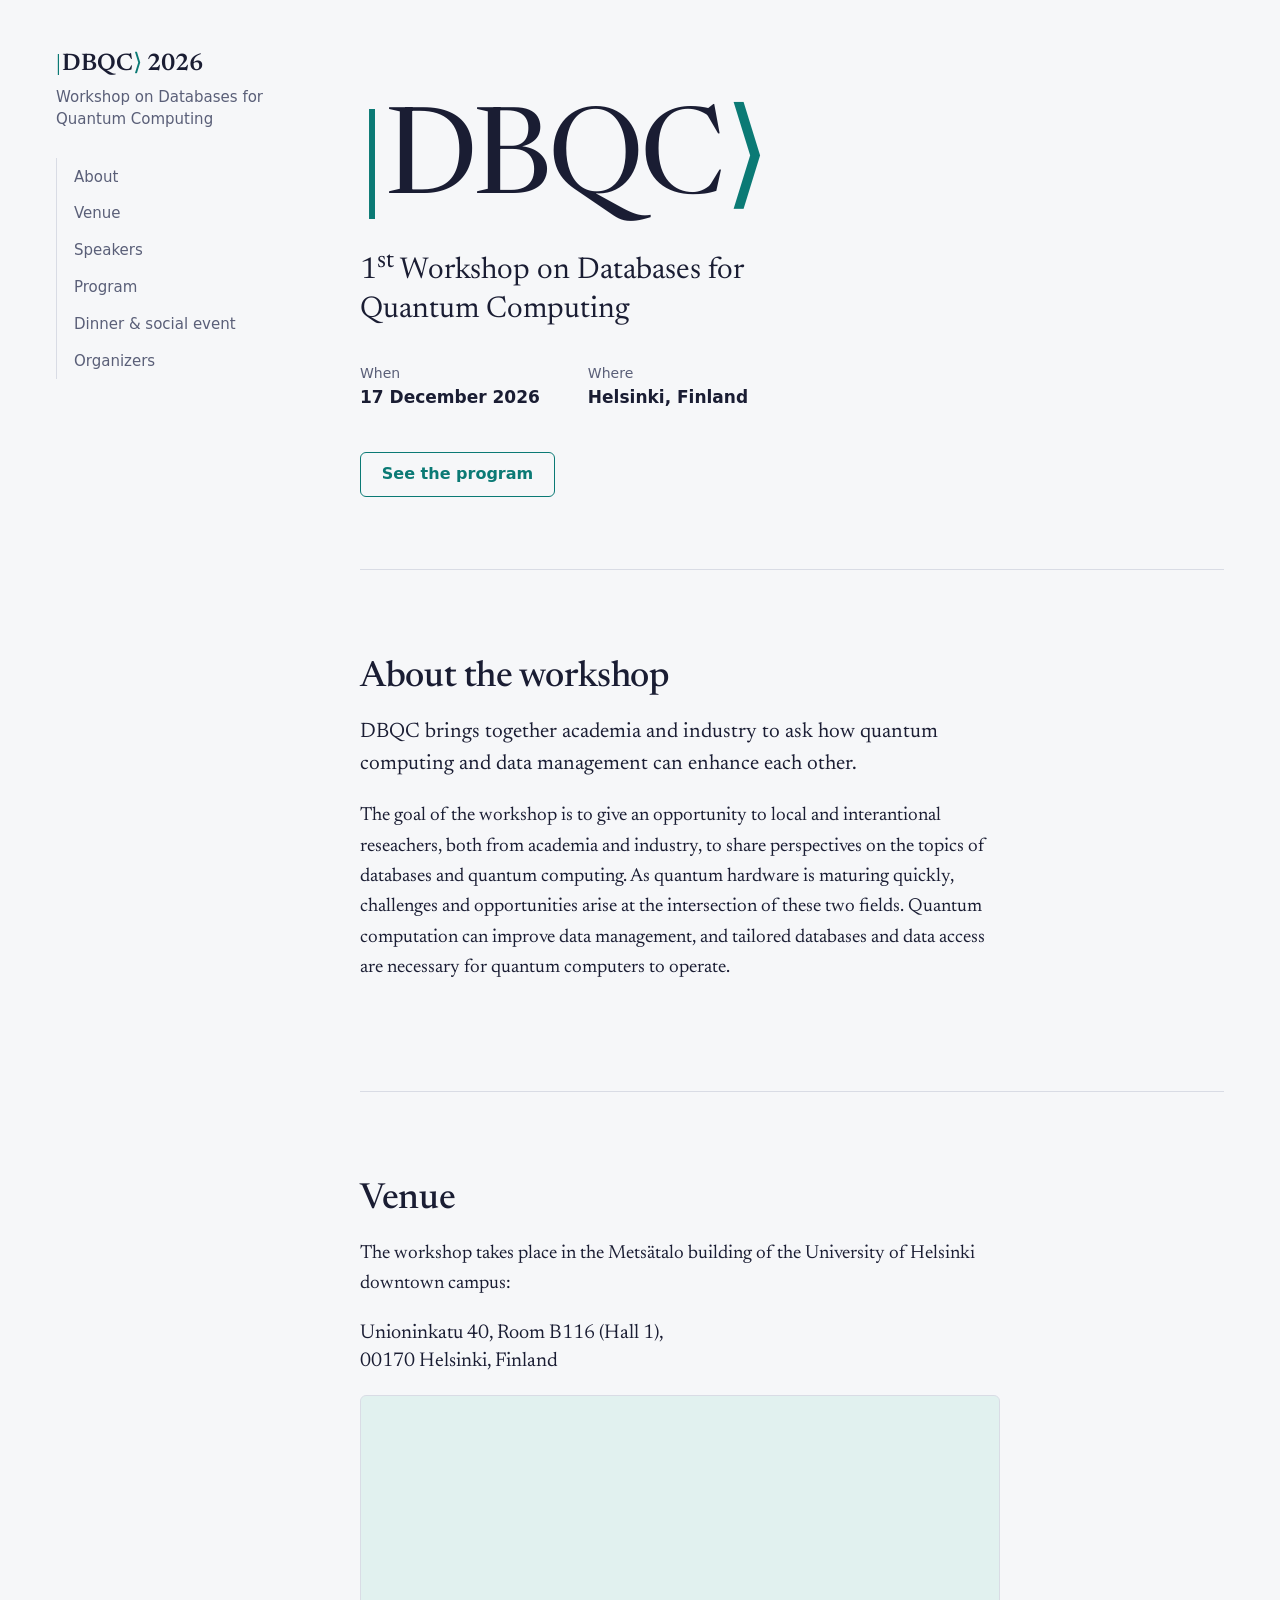
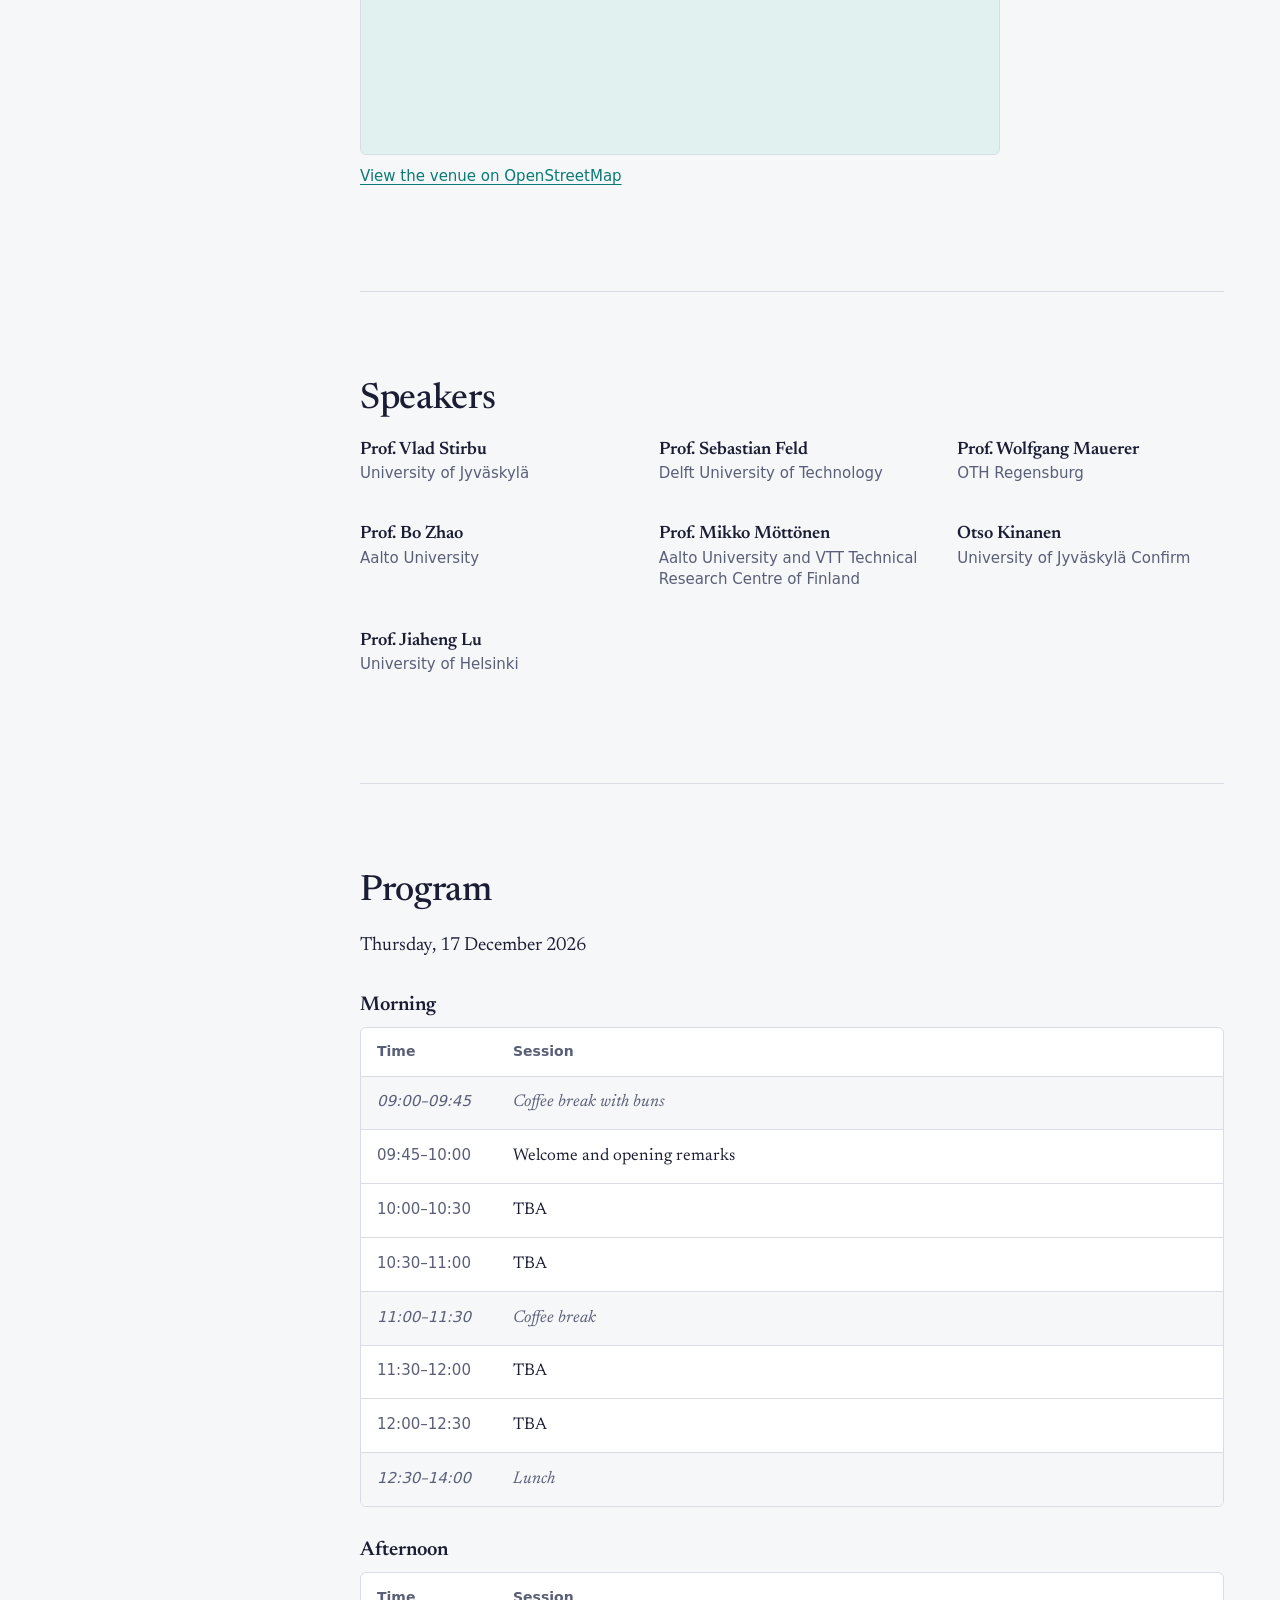
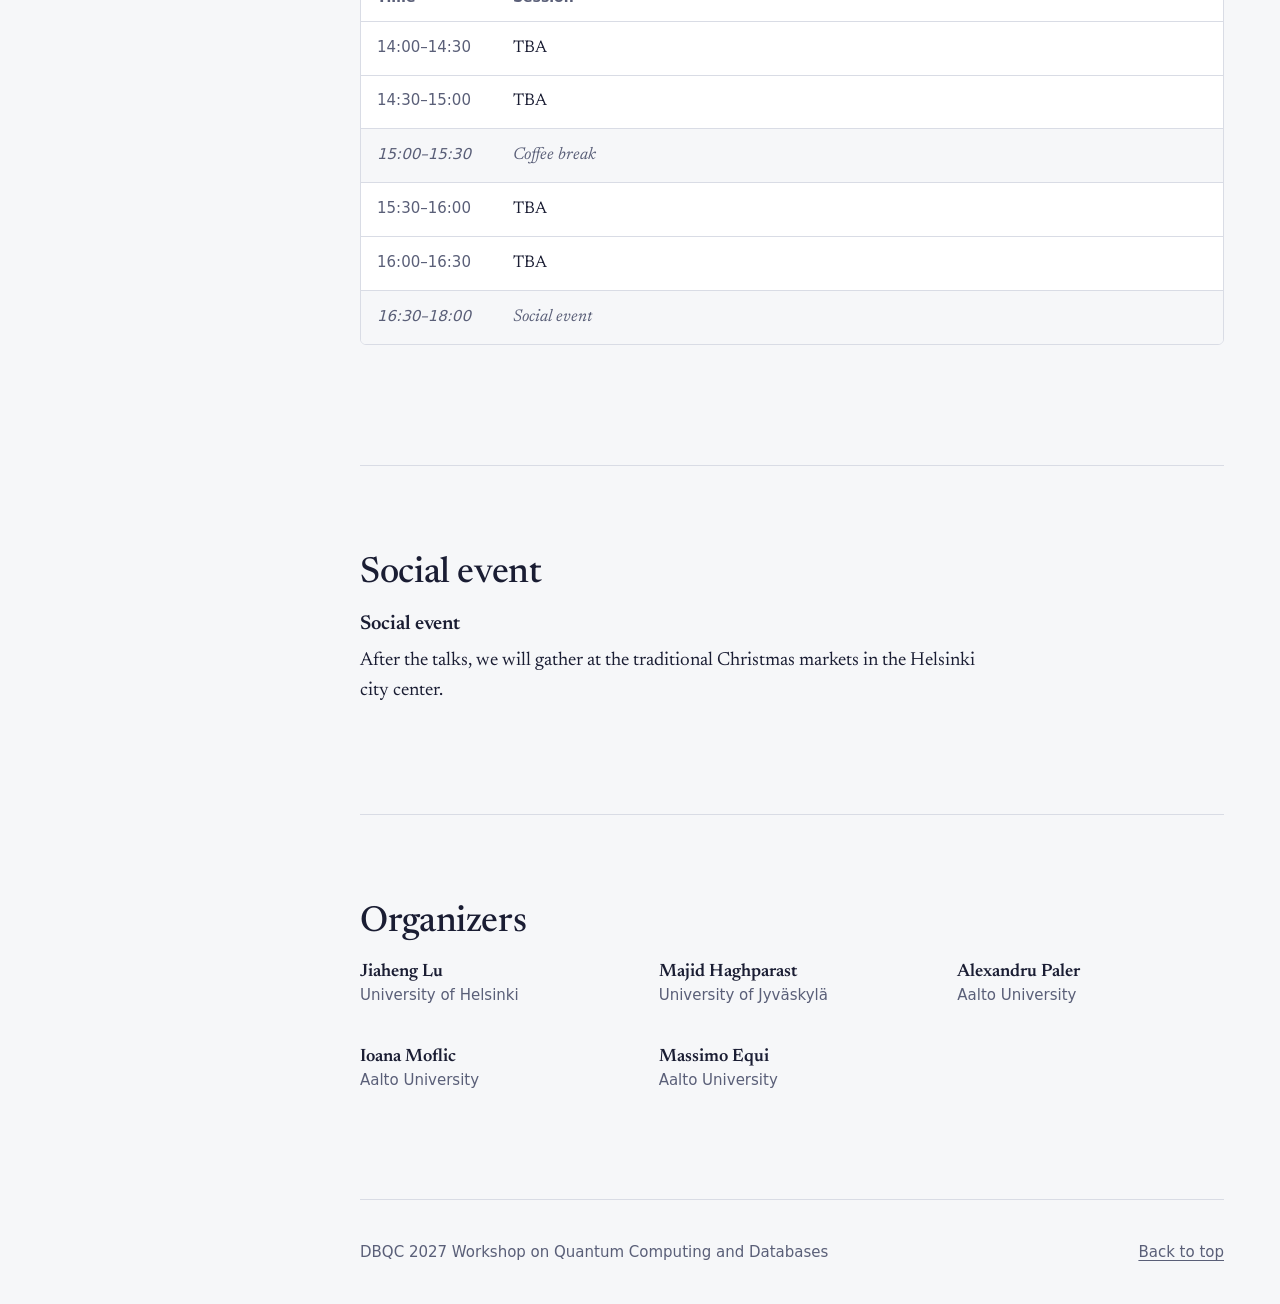
==== commit 508c8500: "fixed double speaker" ====
--- a/index.html
+++ b/index.html
@@ -135,13 +135,6 @@
             </li>
             <li class="person">
               <div>
-                <h3>Prof. Wolfgang Mauerer</h3>
-                <p>OTH Regensburg</p>
-                <!-- <p class="talk">Talk title</p> -->
-              </div>
-            </li>
-            <li class="person">
-              <div>
                 <h3>Prof. Bo Zhao</h3>
                 <p>Aalto University</p>
                 <!-- <p class="talk">Talk title</p> -->
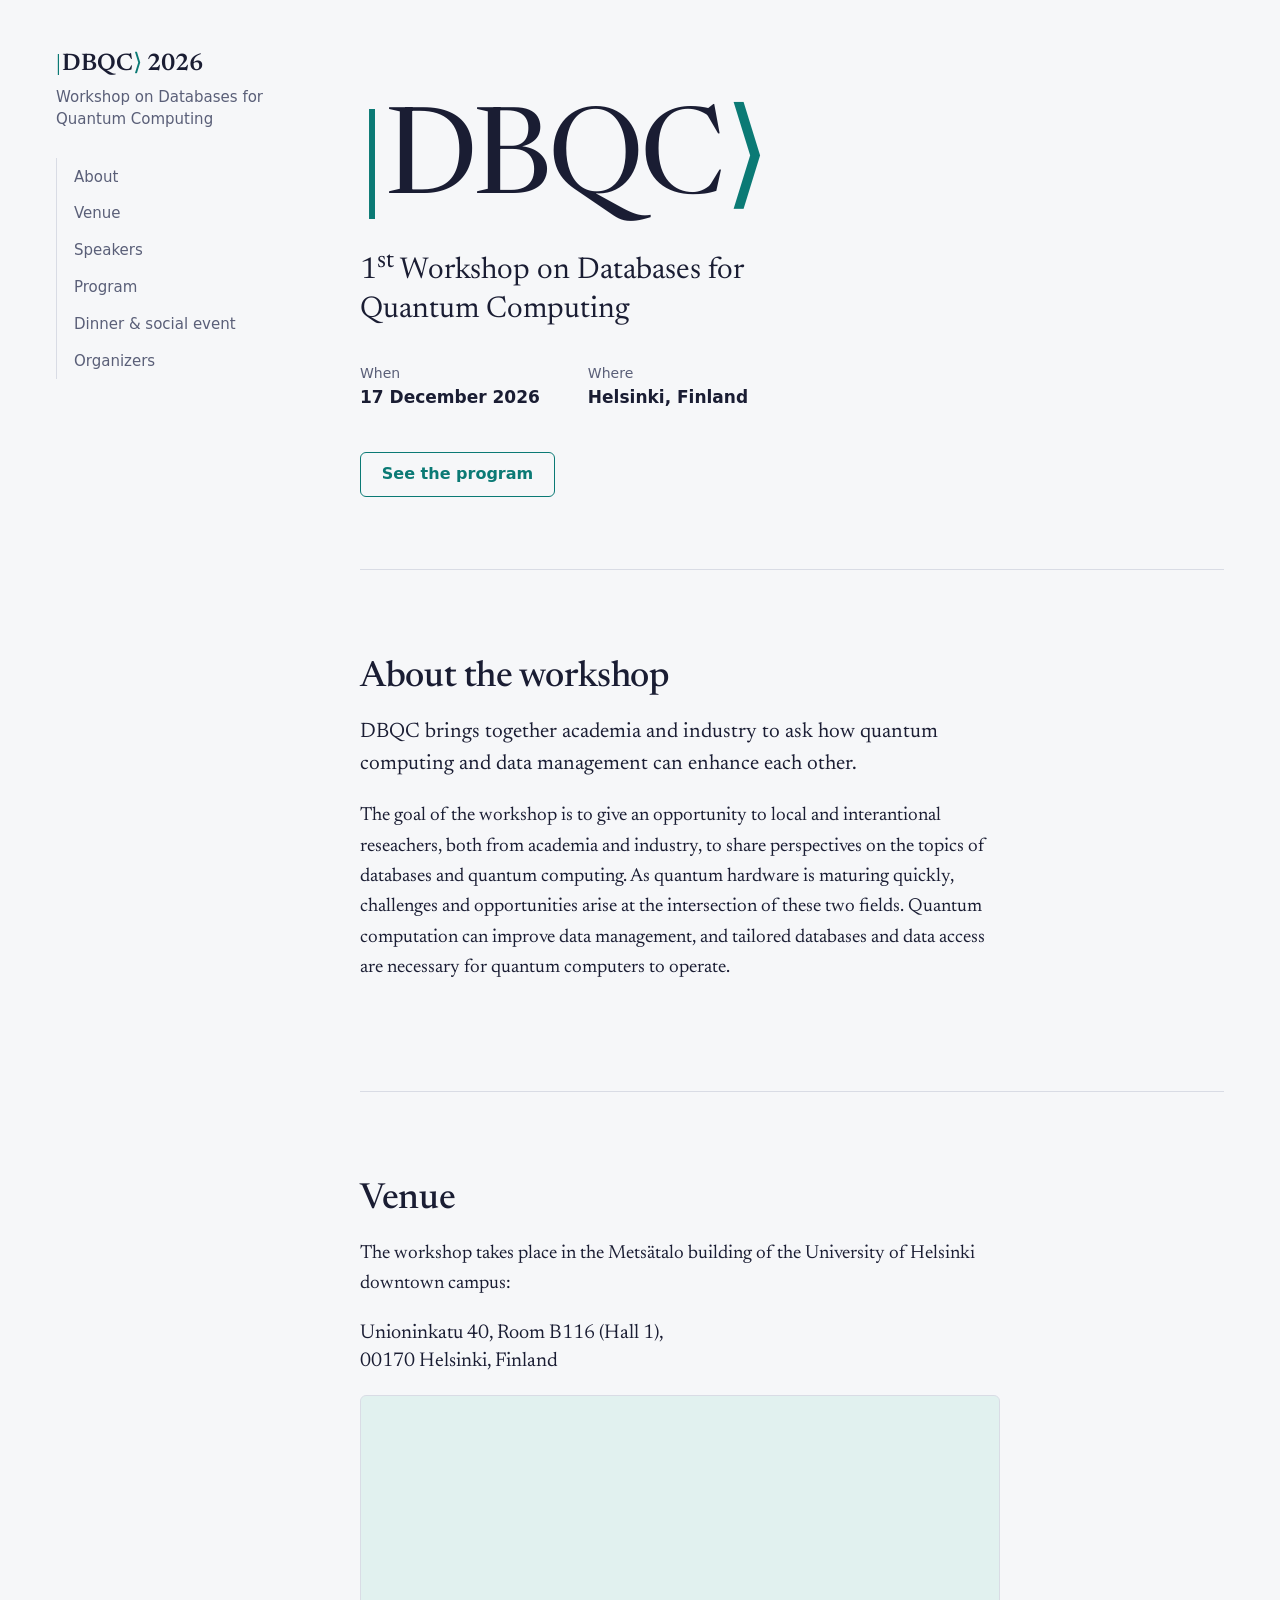
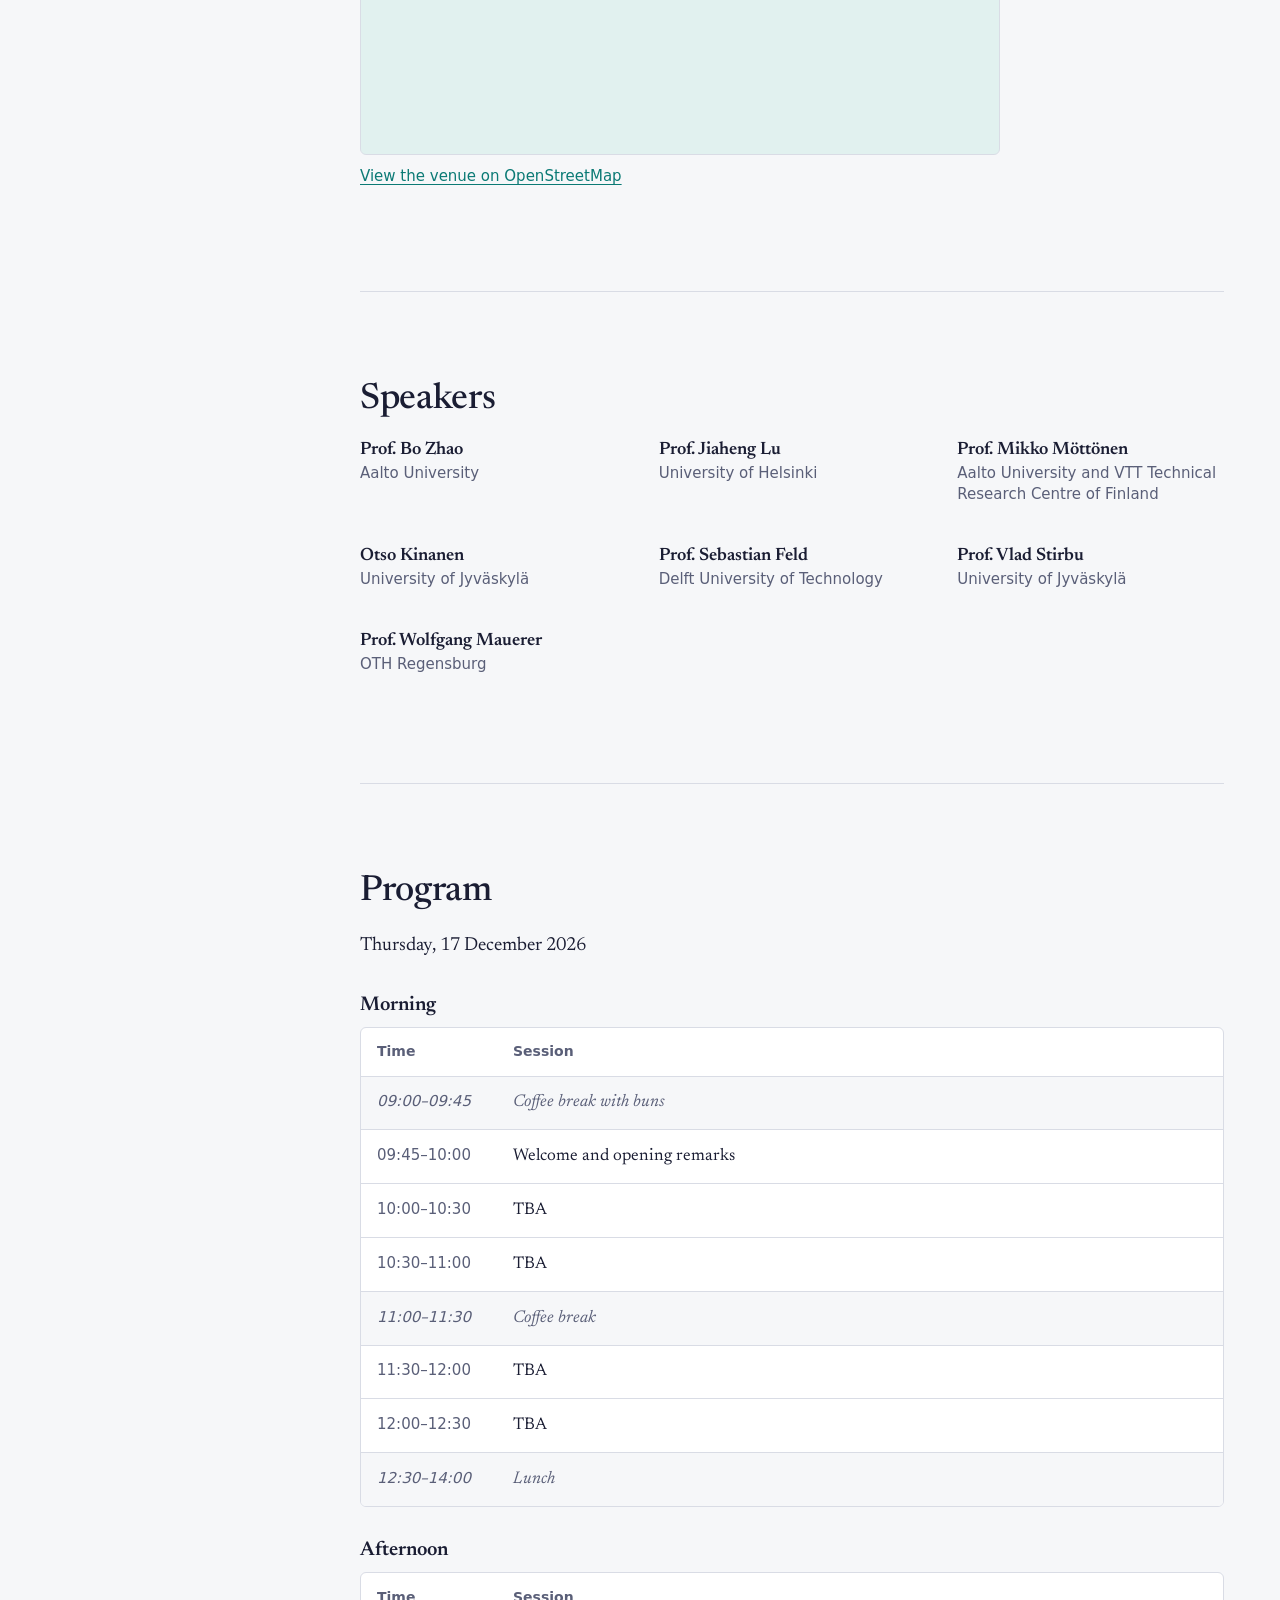
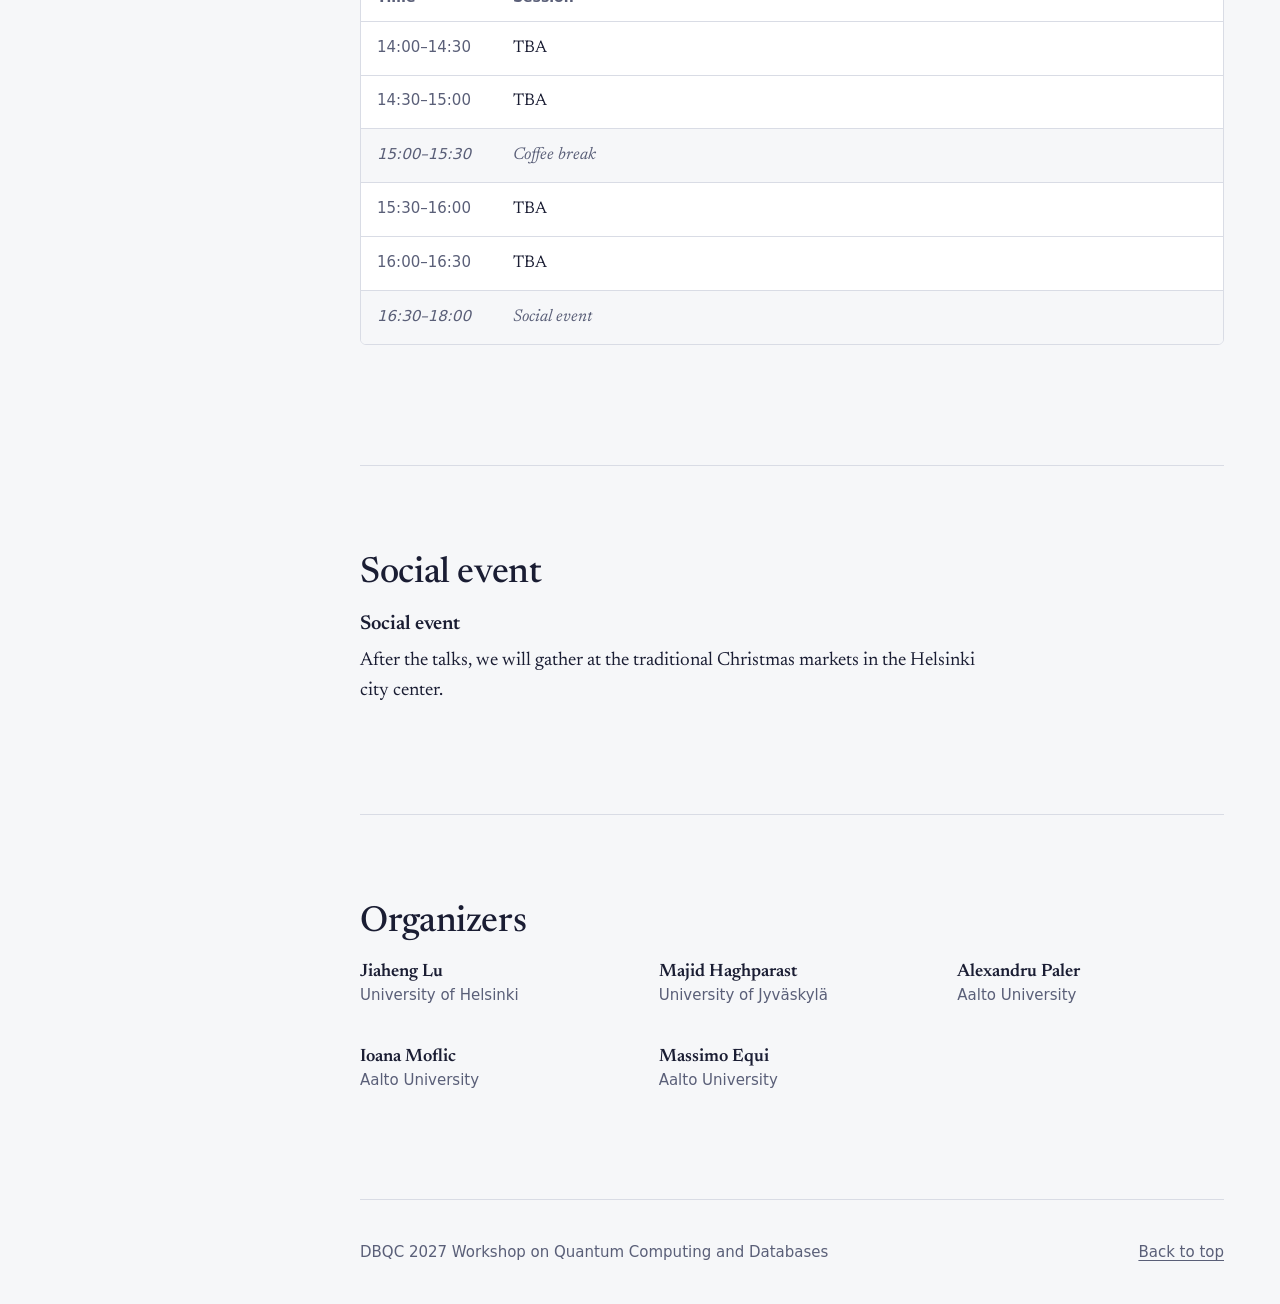
==== commit 0275462e: "sort speakers alphabetically by first name" ====
--- a/index.html
+++ b/index.html
@@ -113,51 +113,52 @@
             <li class="person">
               <!-- <span class="avatar" aria-hidden="true">NS</span> -->
               <div>
+                <h3>Prof. Bo Zhao</h3>
+                <p>Aalto University</p>
+                <!-- <p class="talk">Talk title</p> -->
+              </div>
+            </li>
+            <li class="person">
+              <div>
+                <h3>Prof. Jiaheng Lu</h3>
+                <p>University of Helsinki</p>
+                <!-- <p class="talk">Talk title</p> -->
+              </div>
+            </li>
+            <li class="person">
+              <div>
+                <h3>Prof. Mikko Möttönen</h3>
+                <p>Aalto University and VTT Technical Research Centre of Finland</p>
+                <!-- <p class="talk">Talk title</p> -->
+              </div>
+            </li>
+            <li class="person">
+              <div>
+                <h3>Otso Kinanen</h3>
+                <p>University of Jyväskylä</p>
+                <!-- <p class="talk">Talk title</p> -->
+              </div>
+            </li>
+            <li class="person">
+              <!-- <span class="avatar" aria-hidden="true">NS</span> -->
+              <div>
+                <h3>Prof. Sebastian Feld</h3>
+                <p>Delft University of Technology</p>
+                <!-- <p class="talk">Talk title</p> -->
+              </div>
+            </li>
+            <li class="person">
+              <!-- <span class="avatar" aria-hidden="true">NS</span> -->
+              <div>
                 <h3>Prof. Vlad Stirbu</h3>
                 <p>University of Jyväskylä</p>
                 <!-- <p class="talk">Talk title</p> -->
               </div>
             </li>
             <li class="person">
-              <!-- <span class="avatar" aria-hidden="true">NS</span> -->
-              <div>
-                <h3>Prof. Sebastian Feld</h3>
-                <p>Delft University of Technology</p>
-                <!-- <p class="talk">Talk title</p> -->
-              </div>
-            </li>
-            <li class="person">
               <div>
                 <h3>Prof. Wolfgang Mauerer</h3>
                 <p>OTH Regensburg</p>
-                <!-- <p class="talk">Talk title</p> -->
-              </div>
-            </li>
-            <li class="person">
-              <div>
-                <h3>Prof. Bo Zhao</h3>
-                <p>Aalto University</p>
-                <!-- <p class="talk">Talk title</p> -->
-              </div>
-            </li>
-            <li class="person">
-              <div>
-                <h3>Prof. Mikko Möttönen</h3>
-                <p>Aalto University and VTT Technical Research Centre of Finland</p>
-                <!-- <p class="talk">Talk title</p> -->
-              </div>
-            </li>
-            <li class="person">
-              <div>
-                <h3>Otso  Kinanen</h3>
-                <p>University of Jyväskylä Confirm</p>
-                <!-- <p class="talk">Talk title</p> -->
-              </div>
-            </li>
-            <li class="person">
-              <div>
-                <h3>Prof. Jiaheng Lu</h3>
-                <p>University of Helsinki</p>
                 <!-- <p class="talk">Talk title</p> -->
               </div>
             </li>
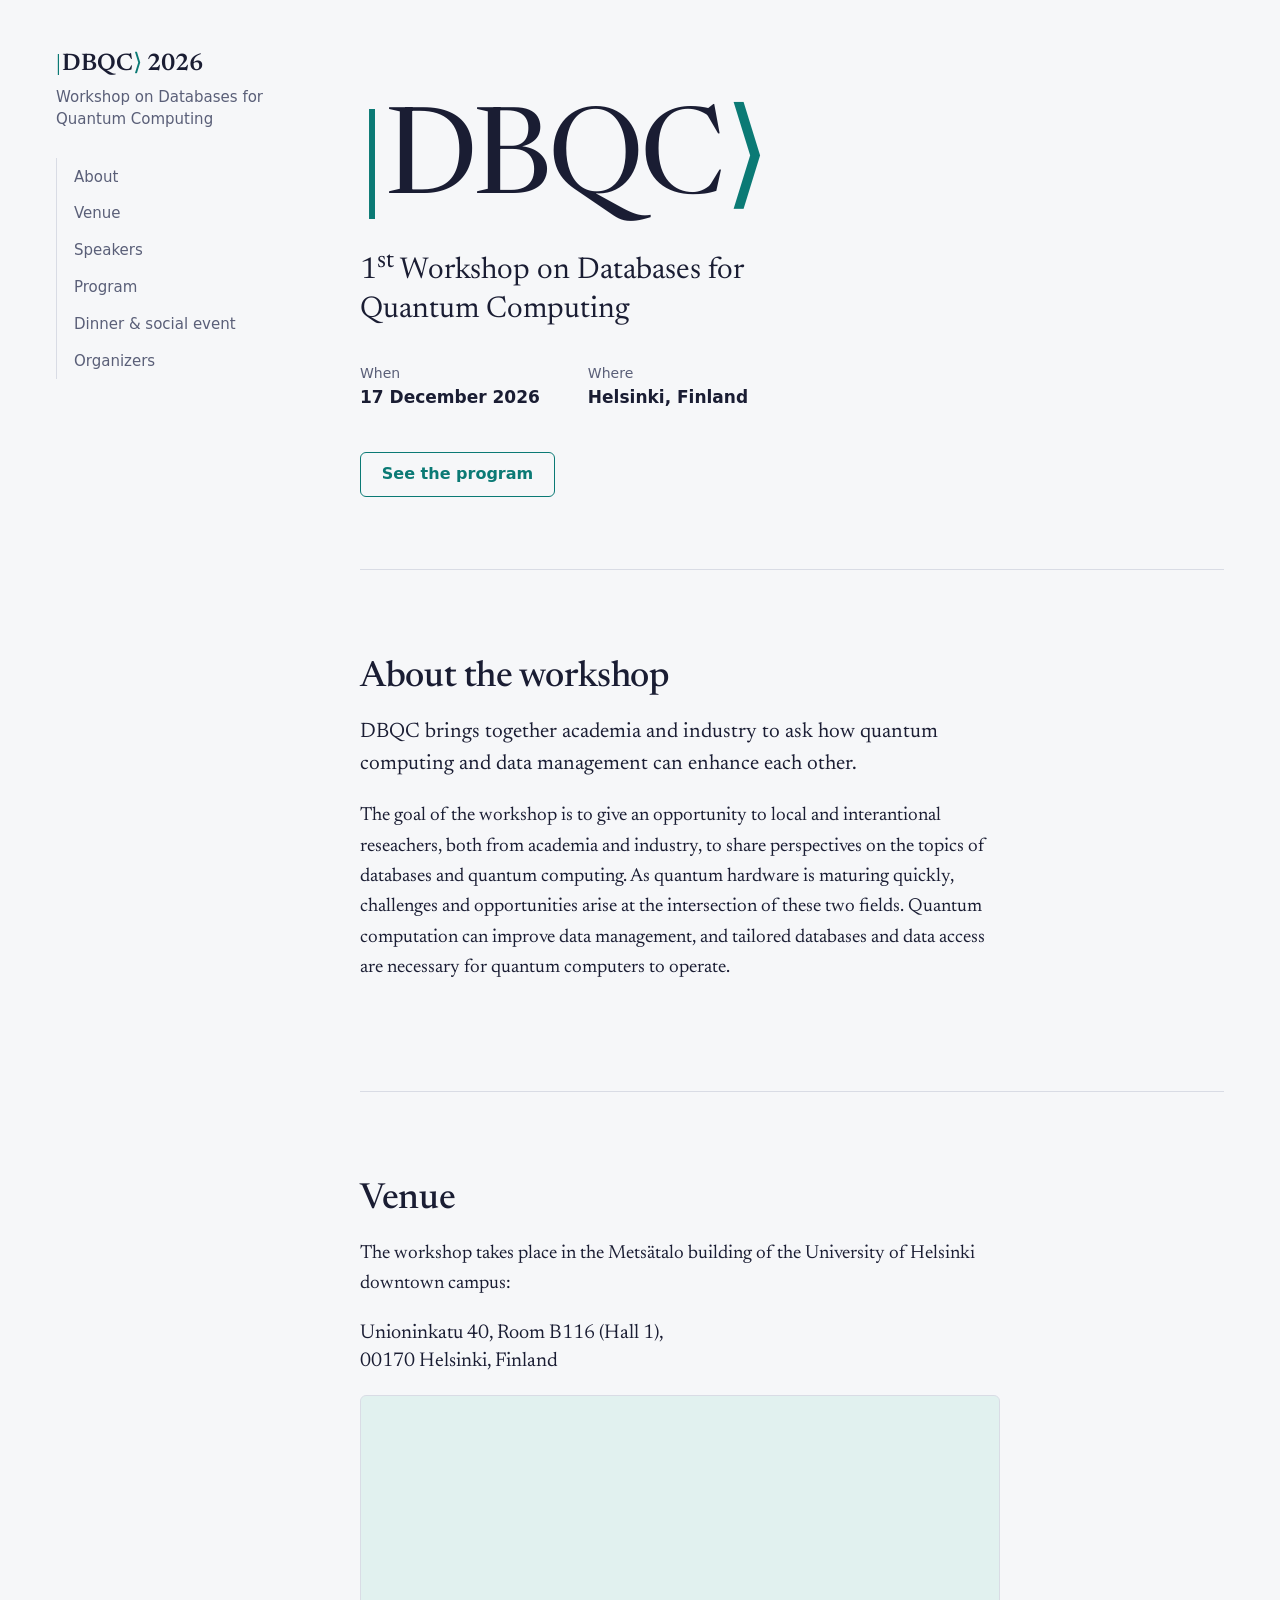
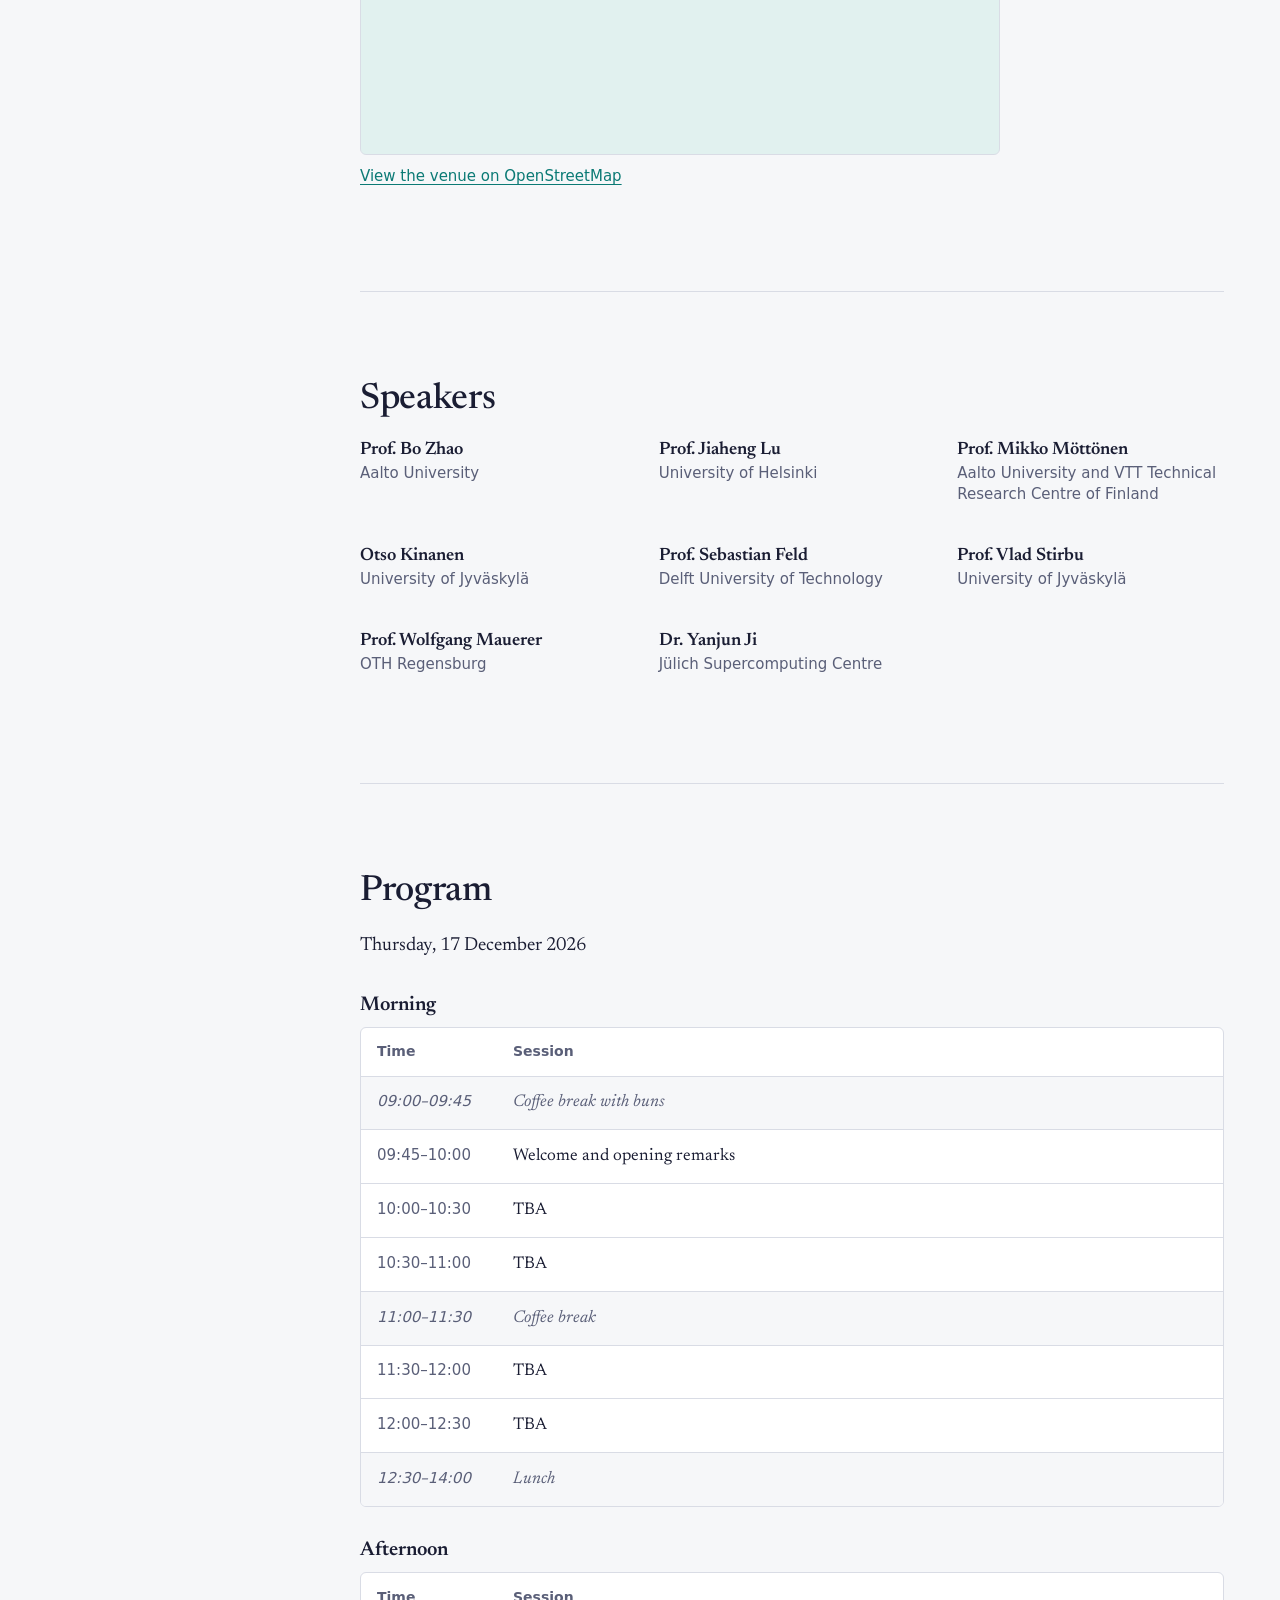
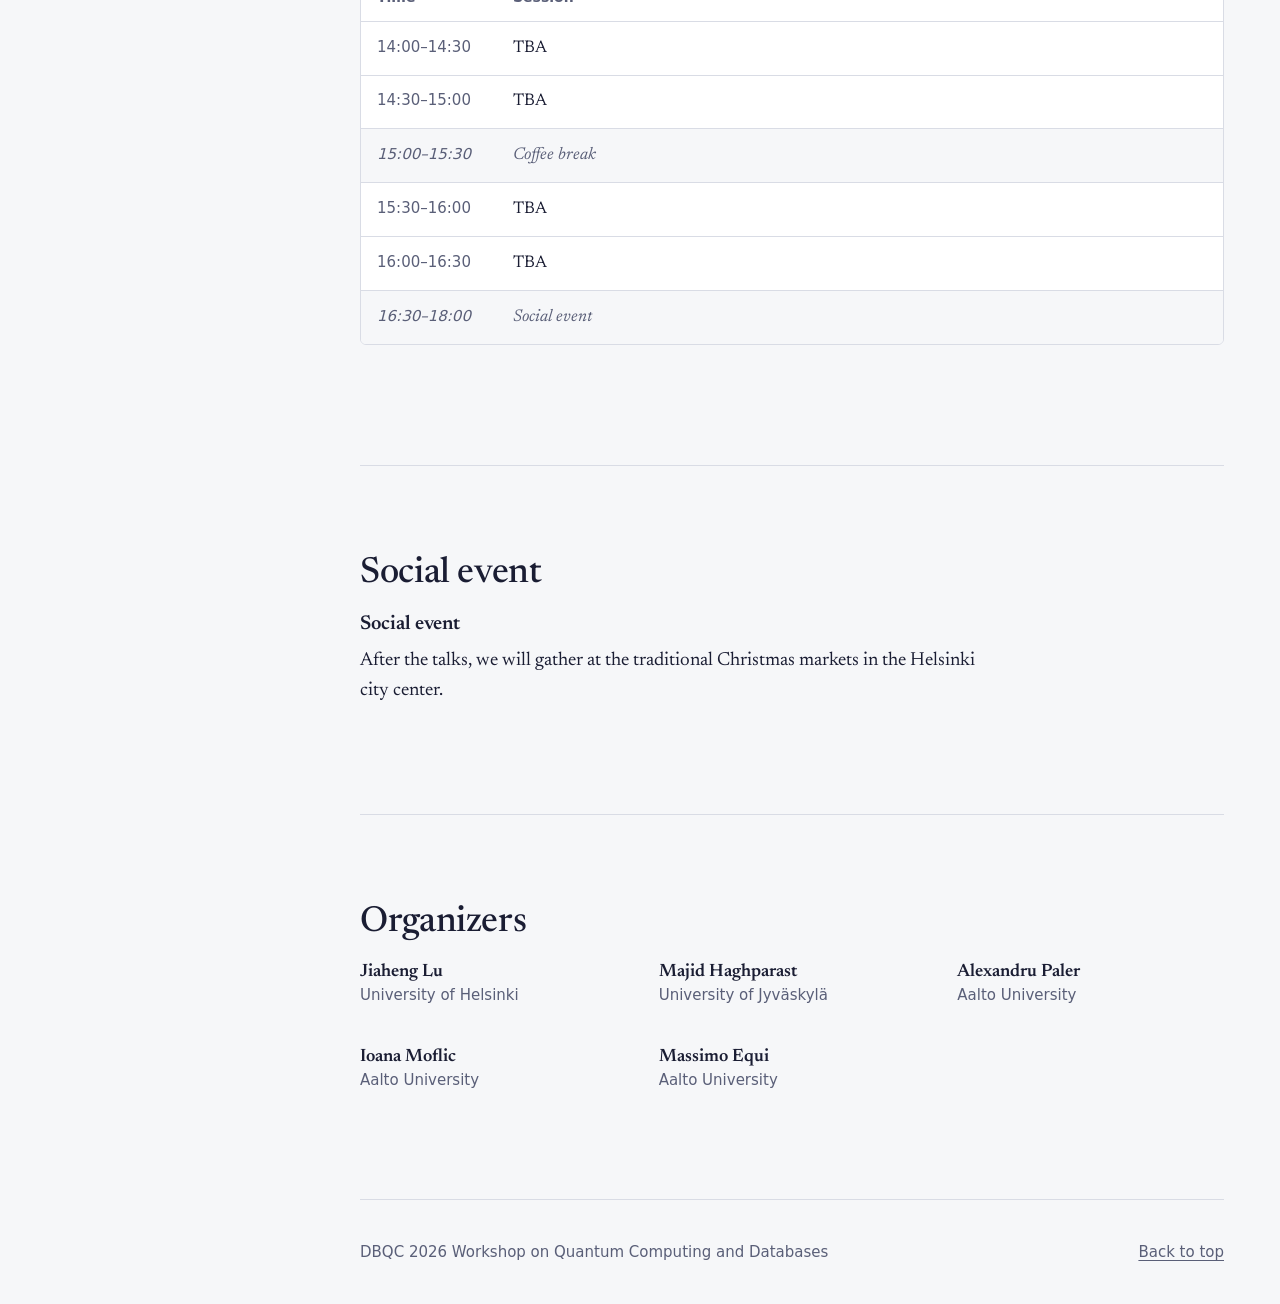
==== commit eea1e505: "add Dr. Yanjun Ji to speakers and update year" ====
--- a/index.html
+++ b/index.html
@@ -3,7 +3,7 @@
 <head>
   <meta charset="utf-8">
   <meta name="viewport" content="width=device-width, initial-scale=1">
-  <title>DBQC 2027 · Workshop on Databases for Quantum Computing</title>
+  <title>DBQC 2026 · Workshop on Databases for Quantum Computing</title>
   <meta name="description" content="A one-day workshop on data management and databases for quantum computing.">
 
   <!-- Font (optional). Remove these three lines to use Georgia instead. -->
@@ -162,6 +162,13 @@
                 <!-- <p class="talk">Talk title</p> -->
               </div>
             </li>
+            <li class="person">
+              <div>
+                <h3>Dr. Yanjun Ji</h3>
+                <p>Jülich Supercomputing Centre</p>
+                <!-- <p class="talk">Talk title</p> -->
+              </div>
+            </li>
           </ul>
         </section>
 
@@ -329,7 +336,7 @@
 
       <!-- ============ FOOTER ============ -->
       <footer class="site-footer">
-        <p>DBQC 2027 Workshop on Quantum Computing and Databases</p>
+        <p>DBQC 2026 Workshop on Quantum Computing and Databases</p>
         <p><a href="#top">Back to top</a></p>
       </footer>
 
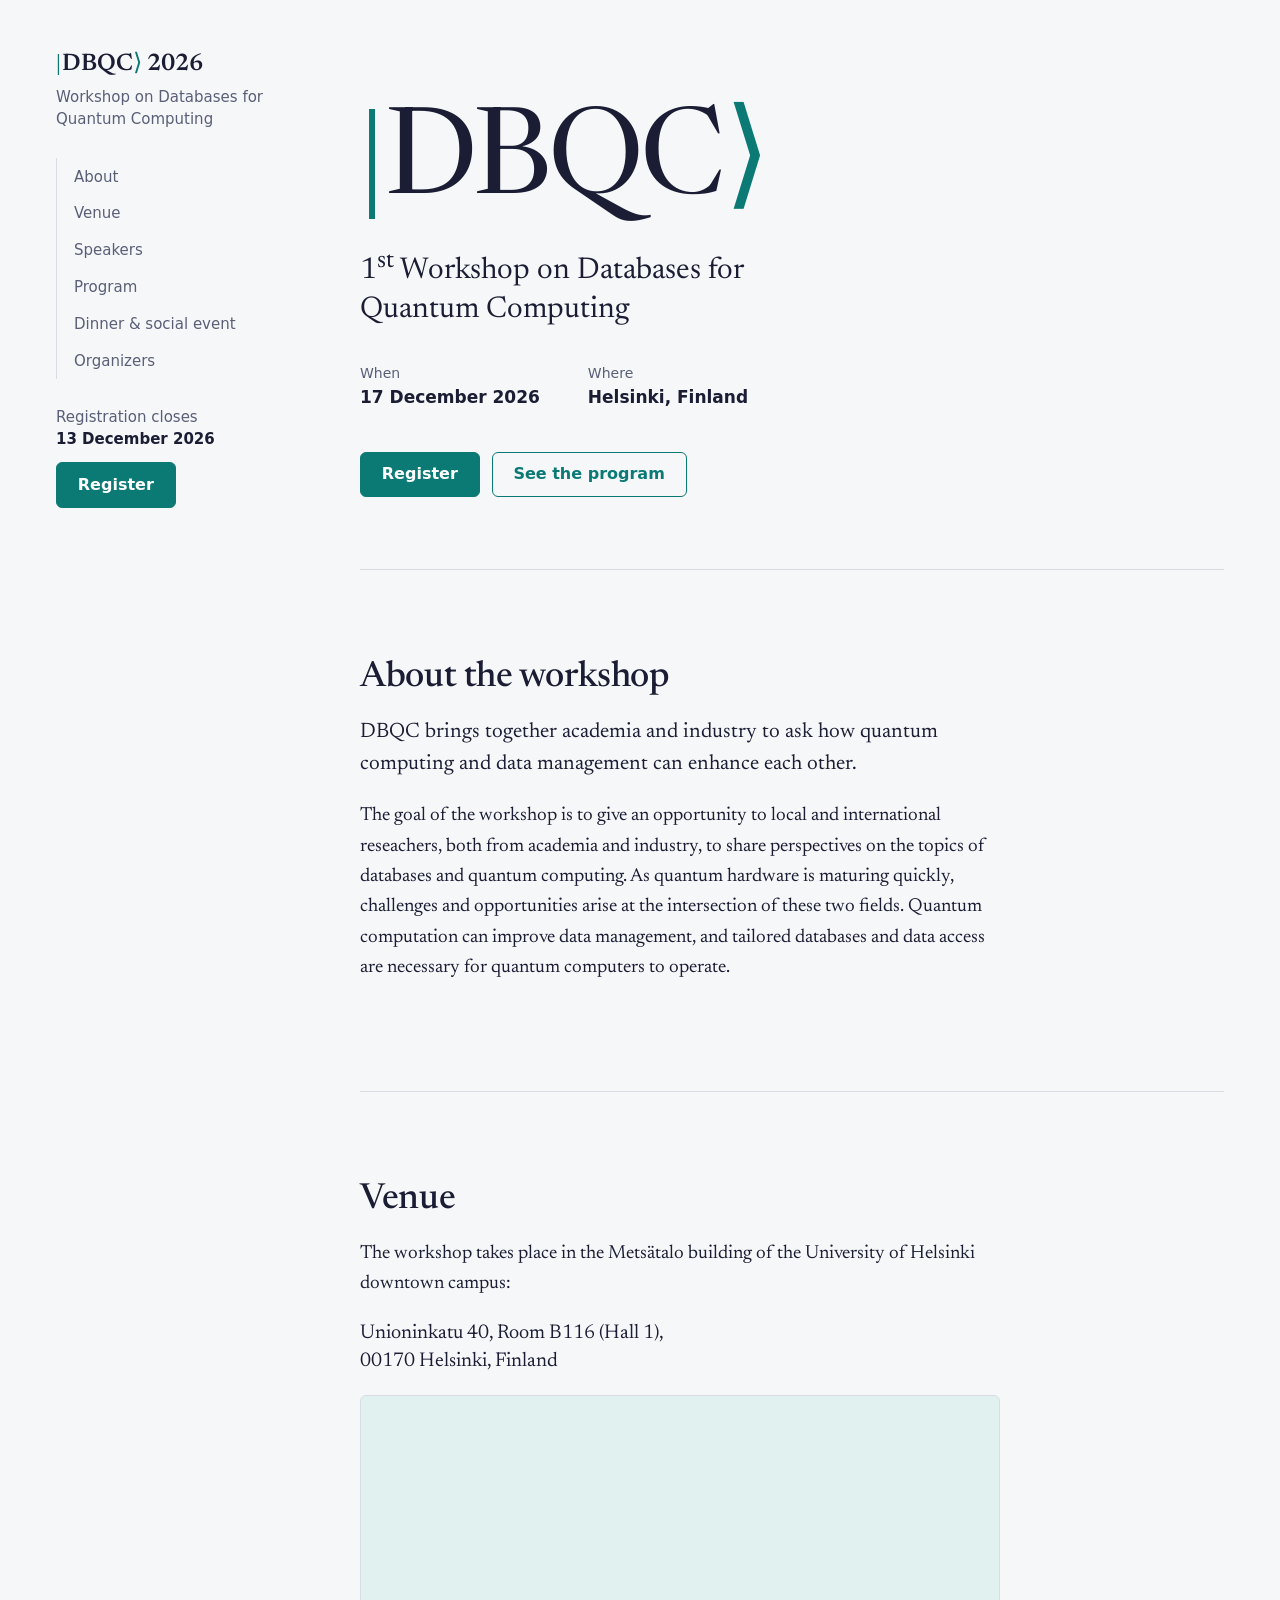
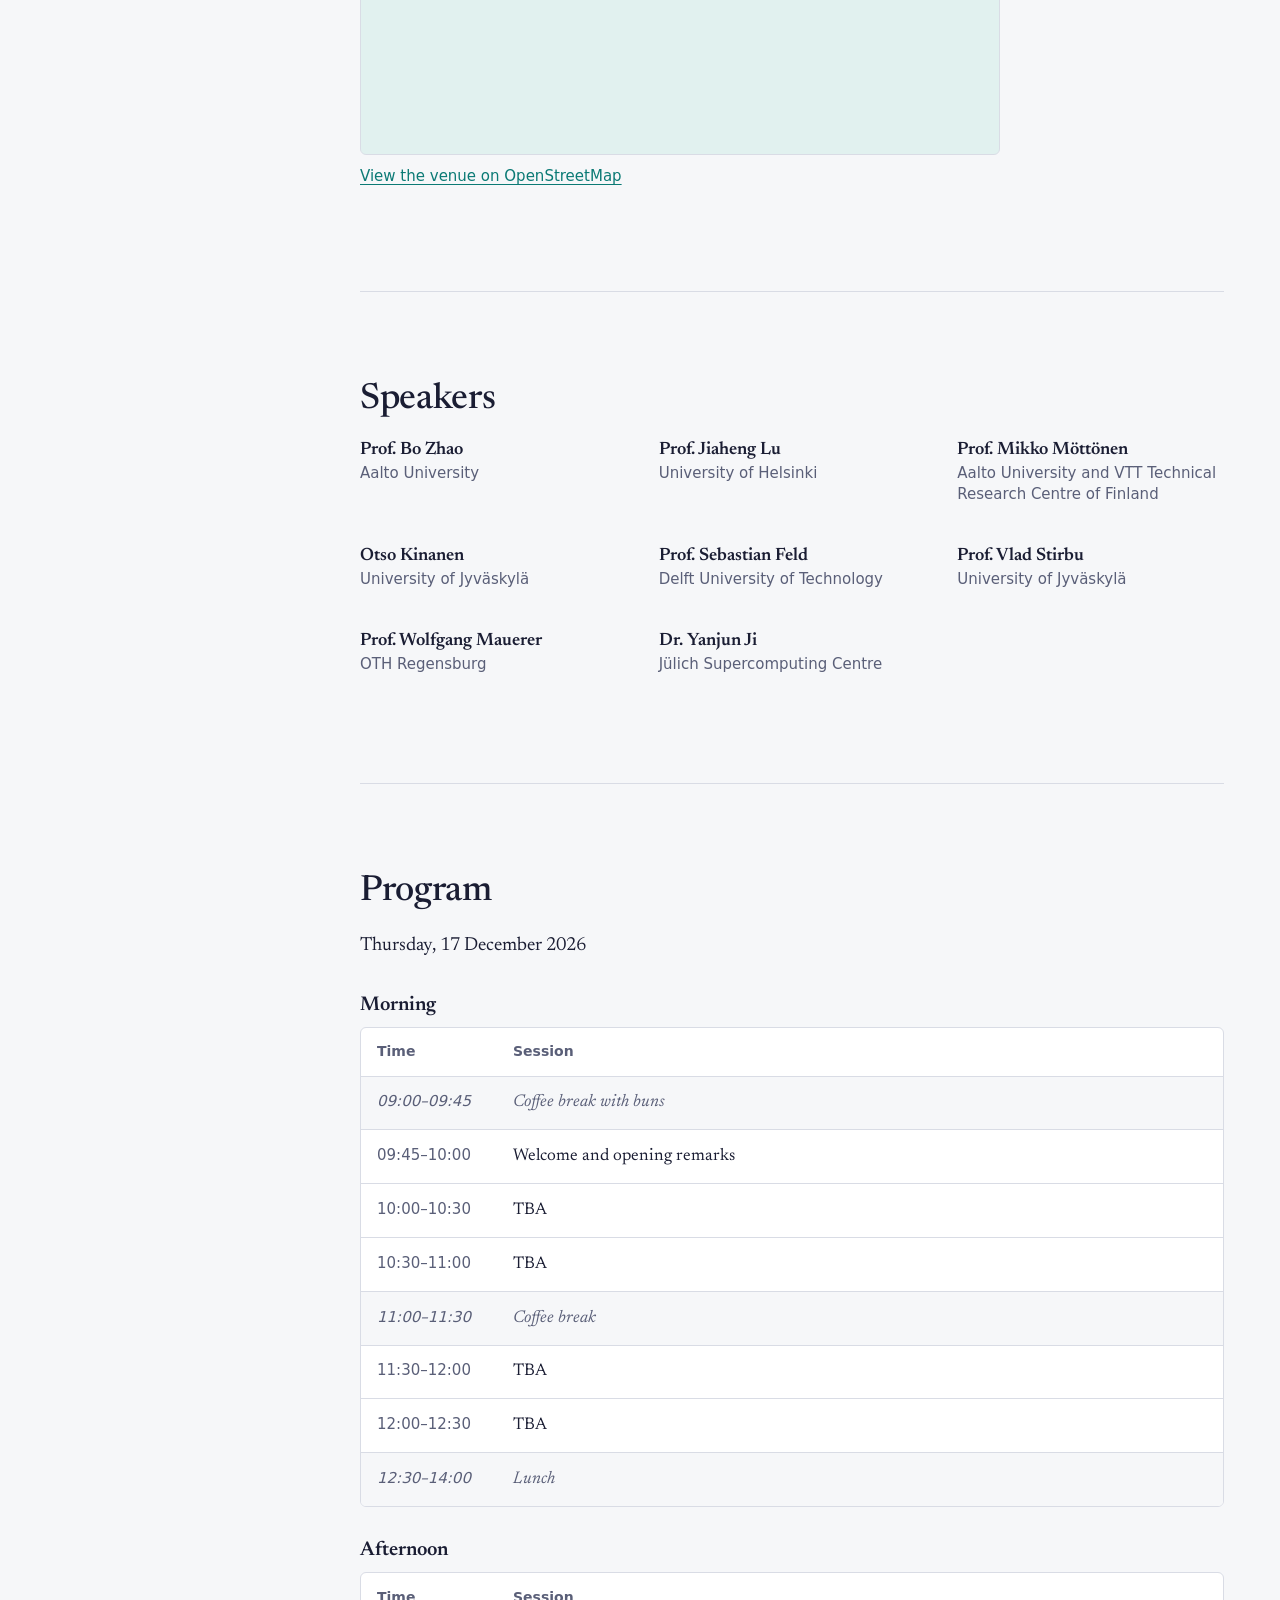
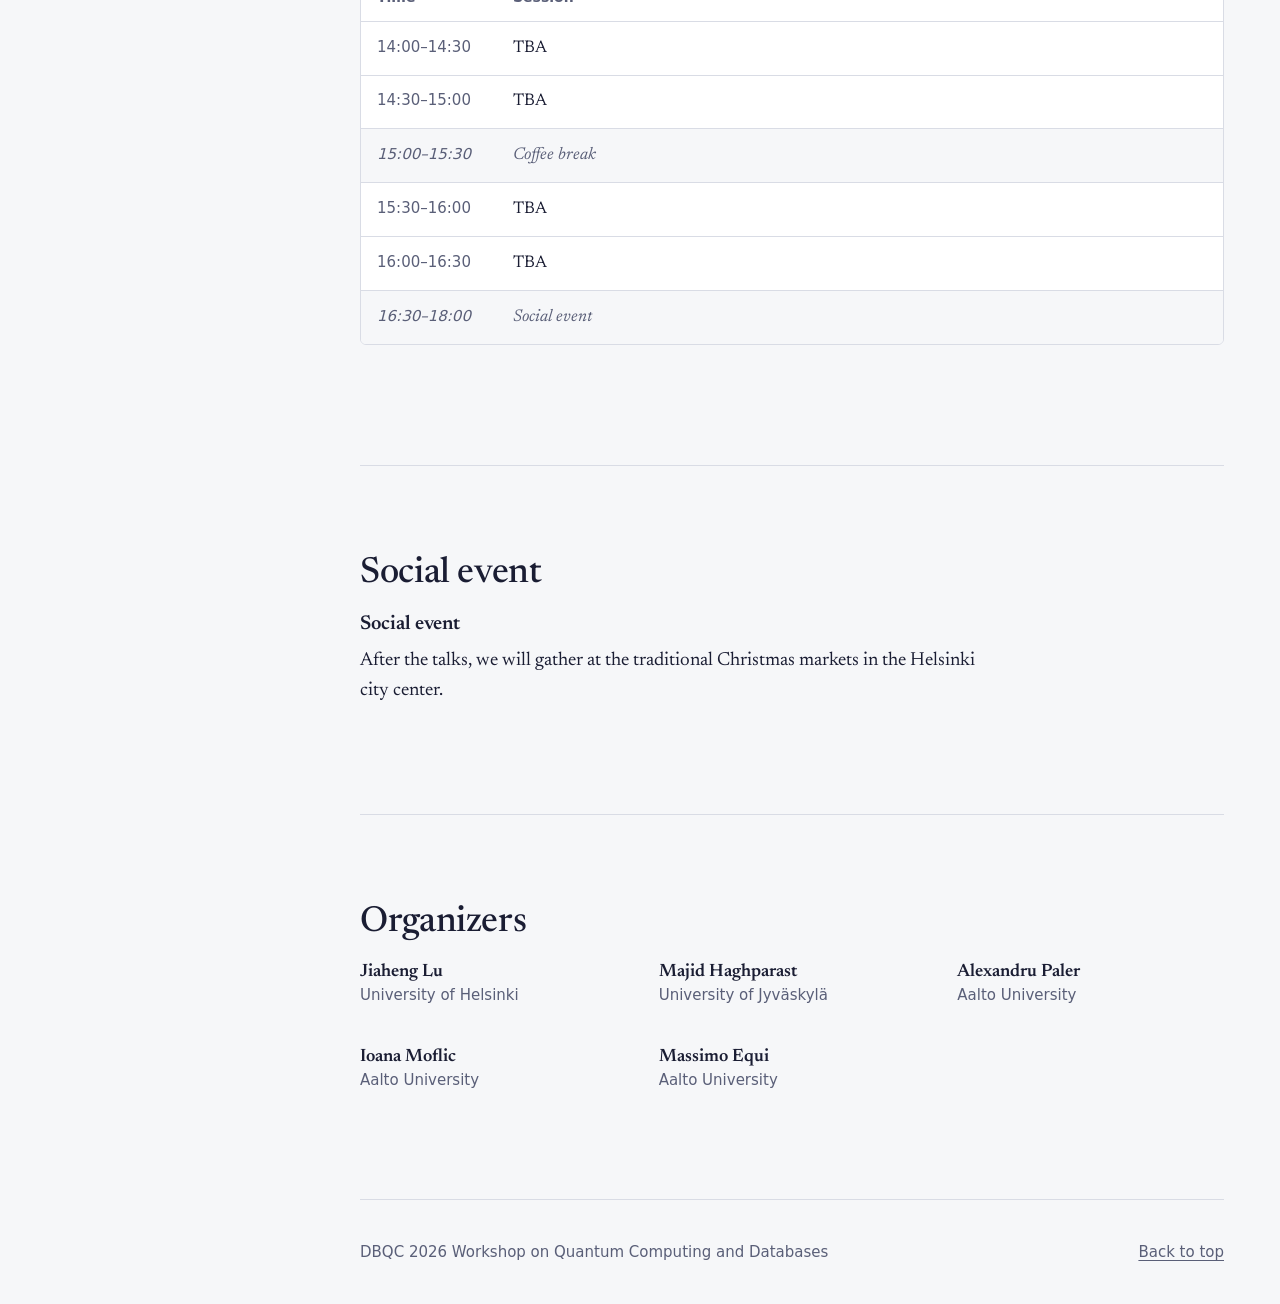
==== commit 6d69b6b3: "add register link" ====
--- a/index.html
+++ b/index.html
@@ -42,8 +42,8 @@
 
       <!-- Hidden on phones, where the same button is in the header -->
       <div class="sidebar-extra">
-        <!-- <p>Registration closes<br><strong>17 December 2027</strong></p>
-        <a class="button" href="">Register</a> -->
+        <p>Registration closes<br><strong>13 December 2026</strong></p>
+        <a class="button" href="https://epayment.helsinki.fi/product/workshop-on-databases-for-quantum-computing/">Register</a>
       </div>
     </aside>
 
@@ -60,9 +60,8 @@
           <div><dt>Where</dt><dd>Helsinki, Finland</dd></div>
           <!-- <div><dt>Format</dt><dd>In person</dd></div> -->
         </dl>
-
         <div class="actions">
-          <!-- <a class="button" href="">Register</a> -->
+          <a class="button" href="https://epayment.helsinki.fi/product/workshop-on-databases-for-quantum-computing/" target="_blank" rel="noopener">Register</a>
           <a class="button outline" href="#program">See the program</a>
         </div>
       </header>
@@ -75,7 +74,7 @@
           <p class="lead">DBQC brings together academia and industry to ask how quantum computing and data management can enhance each other.</p>
 
           <p>
-            The goal of the workshop is to give an opportunity to local and interantional reseachers, both from academia and industry, to share perspectives on the topics of databases and quantum computing. As quantum hardware is maturing quickly, challenges and opportunities arise at the intersection of these two fields. Quantum computation can improve data management, and tailored databases and data access are necessary for quantum computers to operate.
+            The goal of the workshop is to give an opportunity to local and international reseachers, both from academia and industry, to share perspectives on the topics of databases and quantum computing. As quantum hardware is maturing quickly, challenges and opportunities arise at the intersection of these two fields. Quantum computation can improve data management, and tailored databases and data access are necessary for quantum computers to operate.
           </p>
         </section>
 
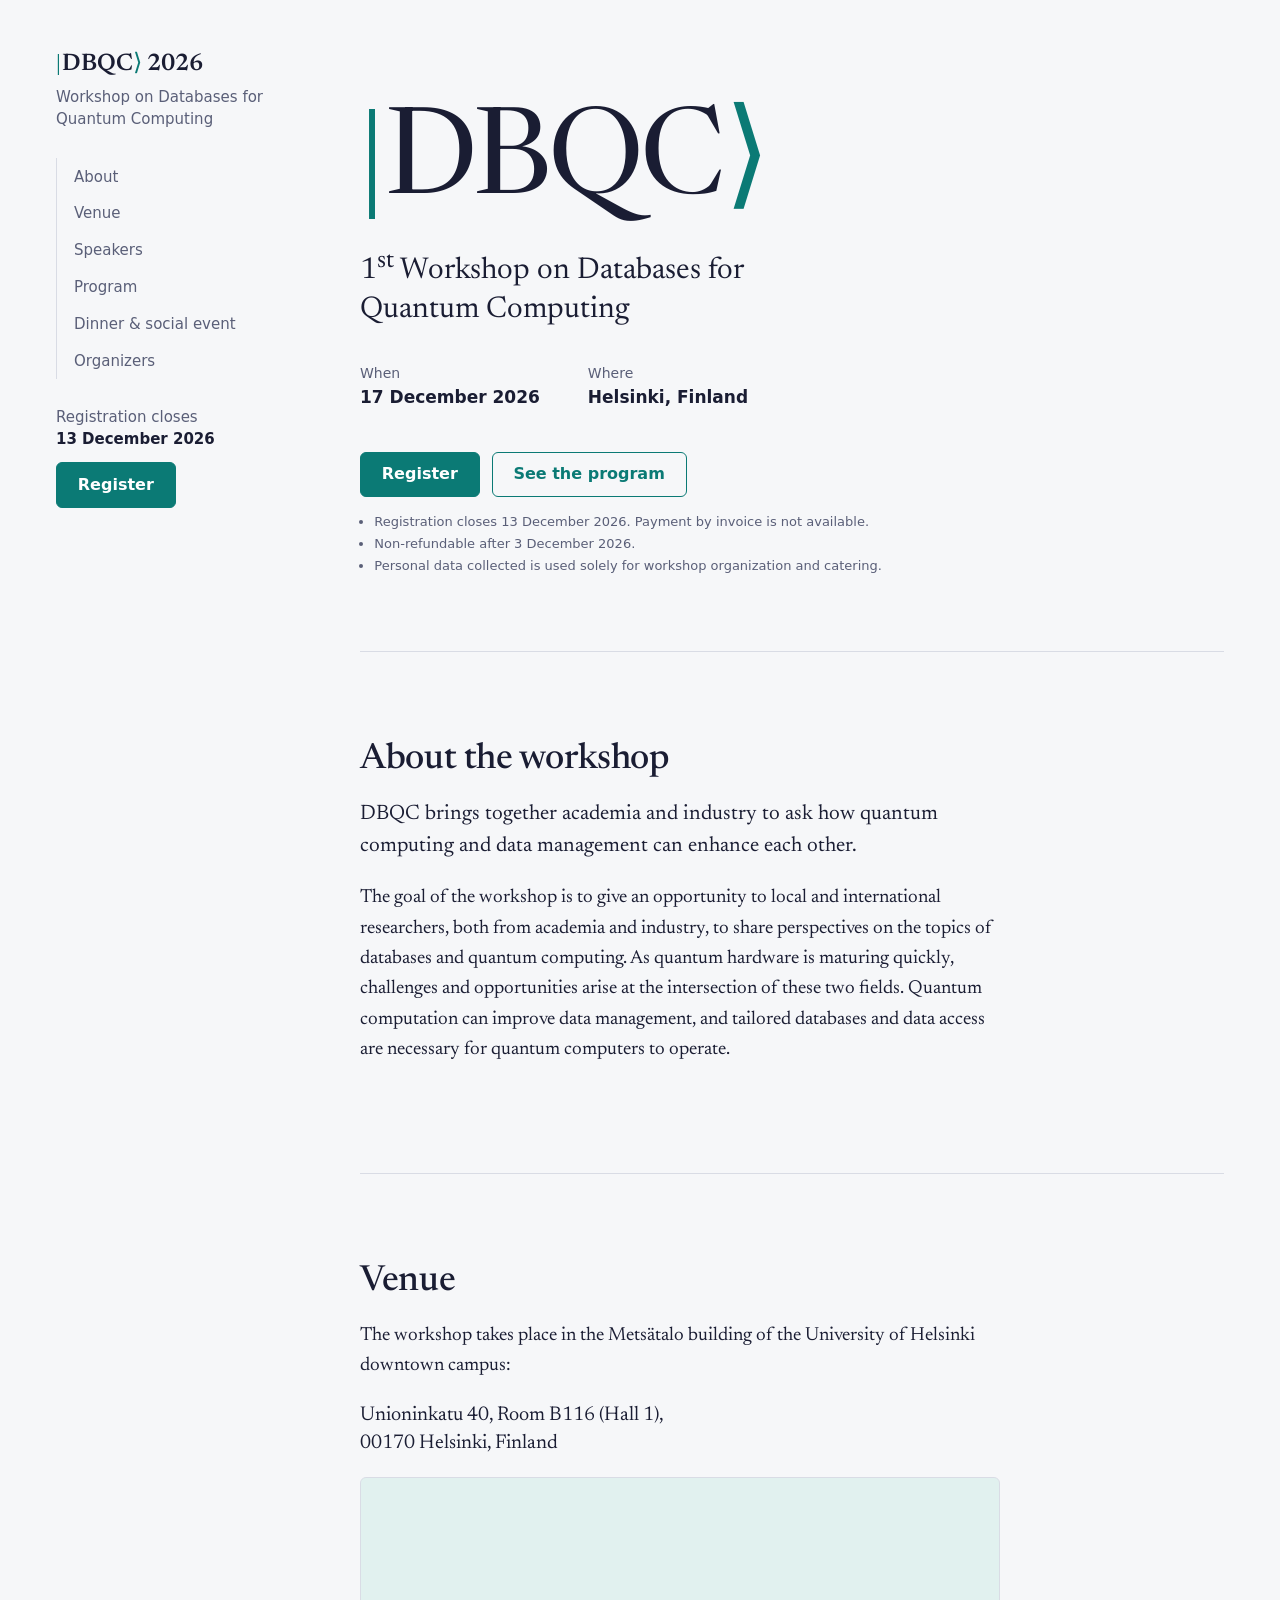
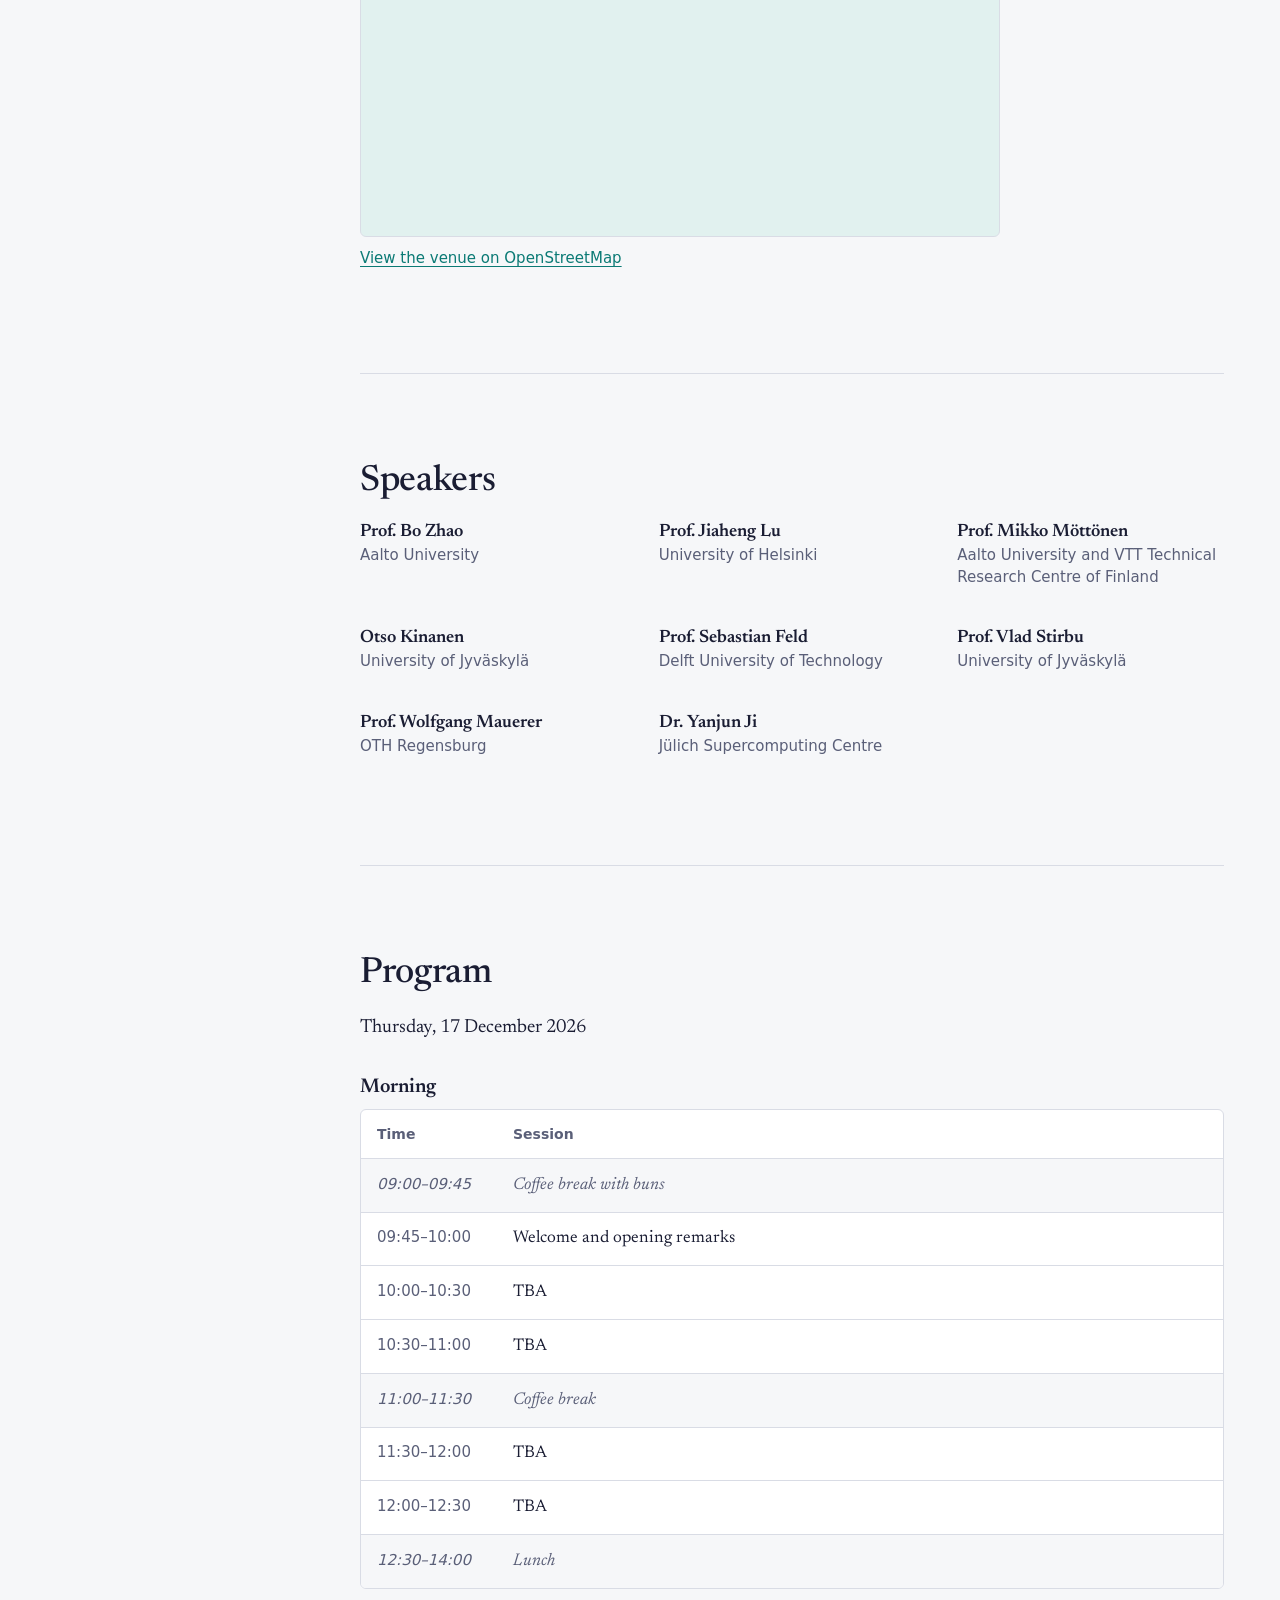
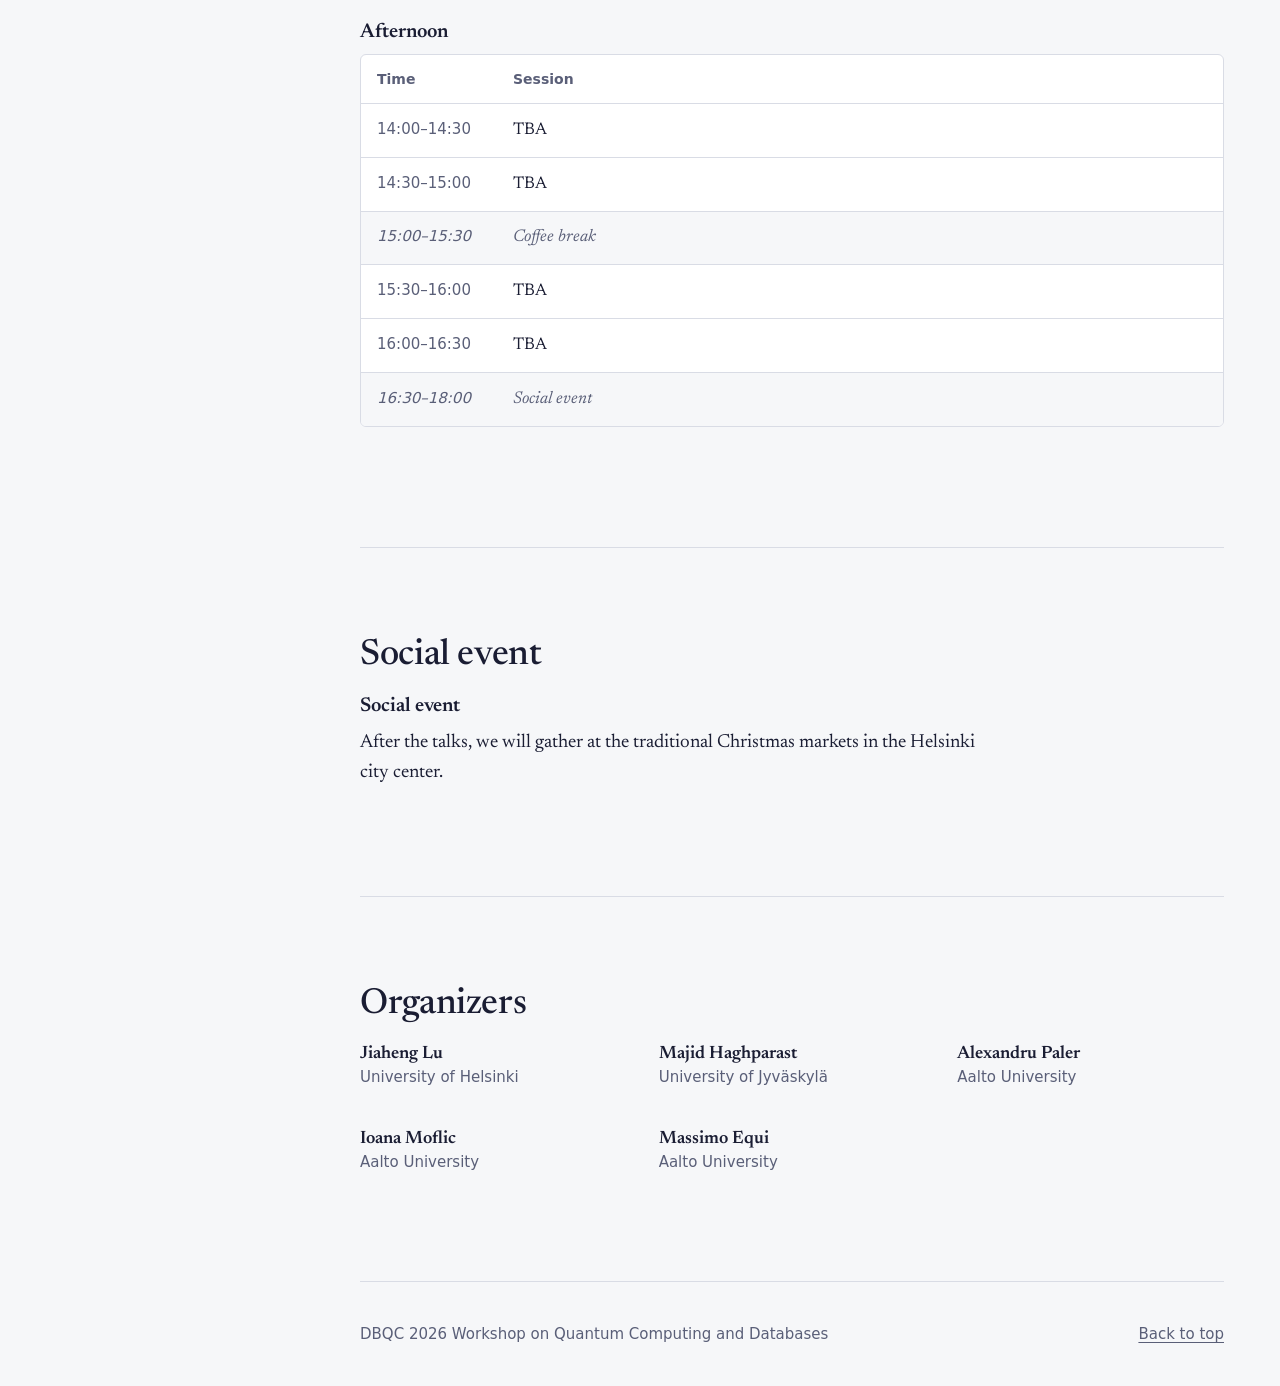
==== commit f4e1bddf: "add registration notes" ====
--- a/index.html
+++ b/index.html
@@ -43,7 +43,7 @@
       <!-- Hidden on phones, where the same button is in the header -->
       <div class="sidebar-extra">
         <p>Registration closes<br><strong>13 December 2026</strong></p>
-        <a class="button" href="https://epayment.helsinki.fi/product/workshop-on-databases-for-quantum-computing/">Register</a>
+        <a class="button" href="https://epayment.helsinki.fi/product/workshop-on-databases-for-quantum-computing/" target="_blank" rel="noopener">Register</a>
       </div>
     </aside>
 
@@ -64,6 +64,11 @@
           <a class="button" href="https://epayment.helsinki.fi/product/workshop-on-databases-for-quantum-computing/" target="_blank" rel="noopener">Register</a>
           <a class="button outline" href="#program">See the program</a>
         </div>
+        <ul class="reg-notes">
+          <li>Registration closes 13 December 2026. Payment by invoice is not available.</li>
+          <li>Non-refundable after 3 December 2026.</li>
+          <li>Personal data collected is used solely for workshop organization and catering.</li>
+        </ul>
       </header>
 
       <main id="main">
@@ -74,7 +79,7 @@
           <p class="lead">DBQC brings together academia and industry to ask how quantum computing and data management can enhance each other.</p>
 
           <p>
-            The goal of the workshop is to give an opportunity to local and international reseachers, both from academia and industry, to share perspectives on the topics of databases and quantum computing. As quantum hardware is maturing quickly, challenges and opportunities arise at the intersection of these two fields. Quantum computation can improve data management, and tailored databases and data access are necessary for quantum computers to operate.
+            The goal of the workshop is to give an opportunity to local and international researchers, both from academia and industry, to share perspectives on the topics of databases and quantum computing. As quantum hardware is maturing quickly, challenges and opportunities arise at the intersection of these two fields. Quantum computation can improve data management, and tailored databases and data access are necessary for quantum computers to operate.
           </p>
         </section>
 
--- a/style.css
+++ b/style.css
@@ -399,6 +399,18 @@
 
 /* Keynote tag inside a speaker name */
 .person h3 .tag { vertical-align: 0.1em; }
+
+/* notes for registration */
+.reg-notes {
+  max-width: var(--text-width);
+  margin: 1rem 0 0;
+  padding-left: 1.1em;
+  color: var(--muted);
+  font-family: var(--font-ui);
+  font-size: 0.8125rem;
+  line-height: 1.45;
+}
+.reg-notes li { margin-bottom: 0.2rem; }
 
 
 /* 7. Important dates timeline ---------------------------------------------
